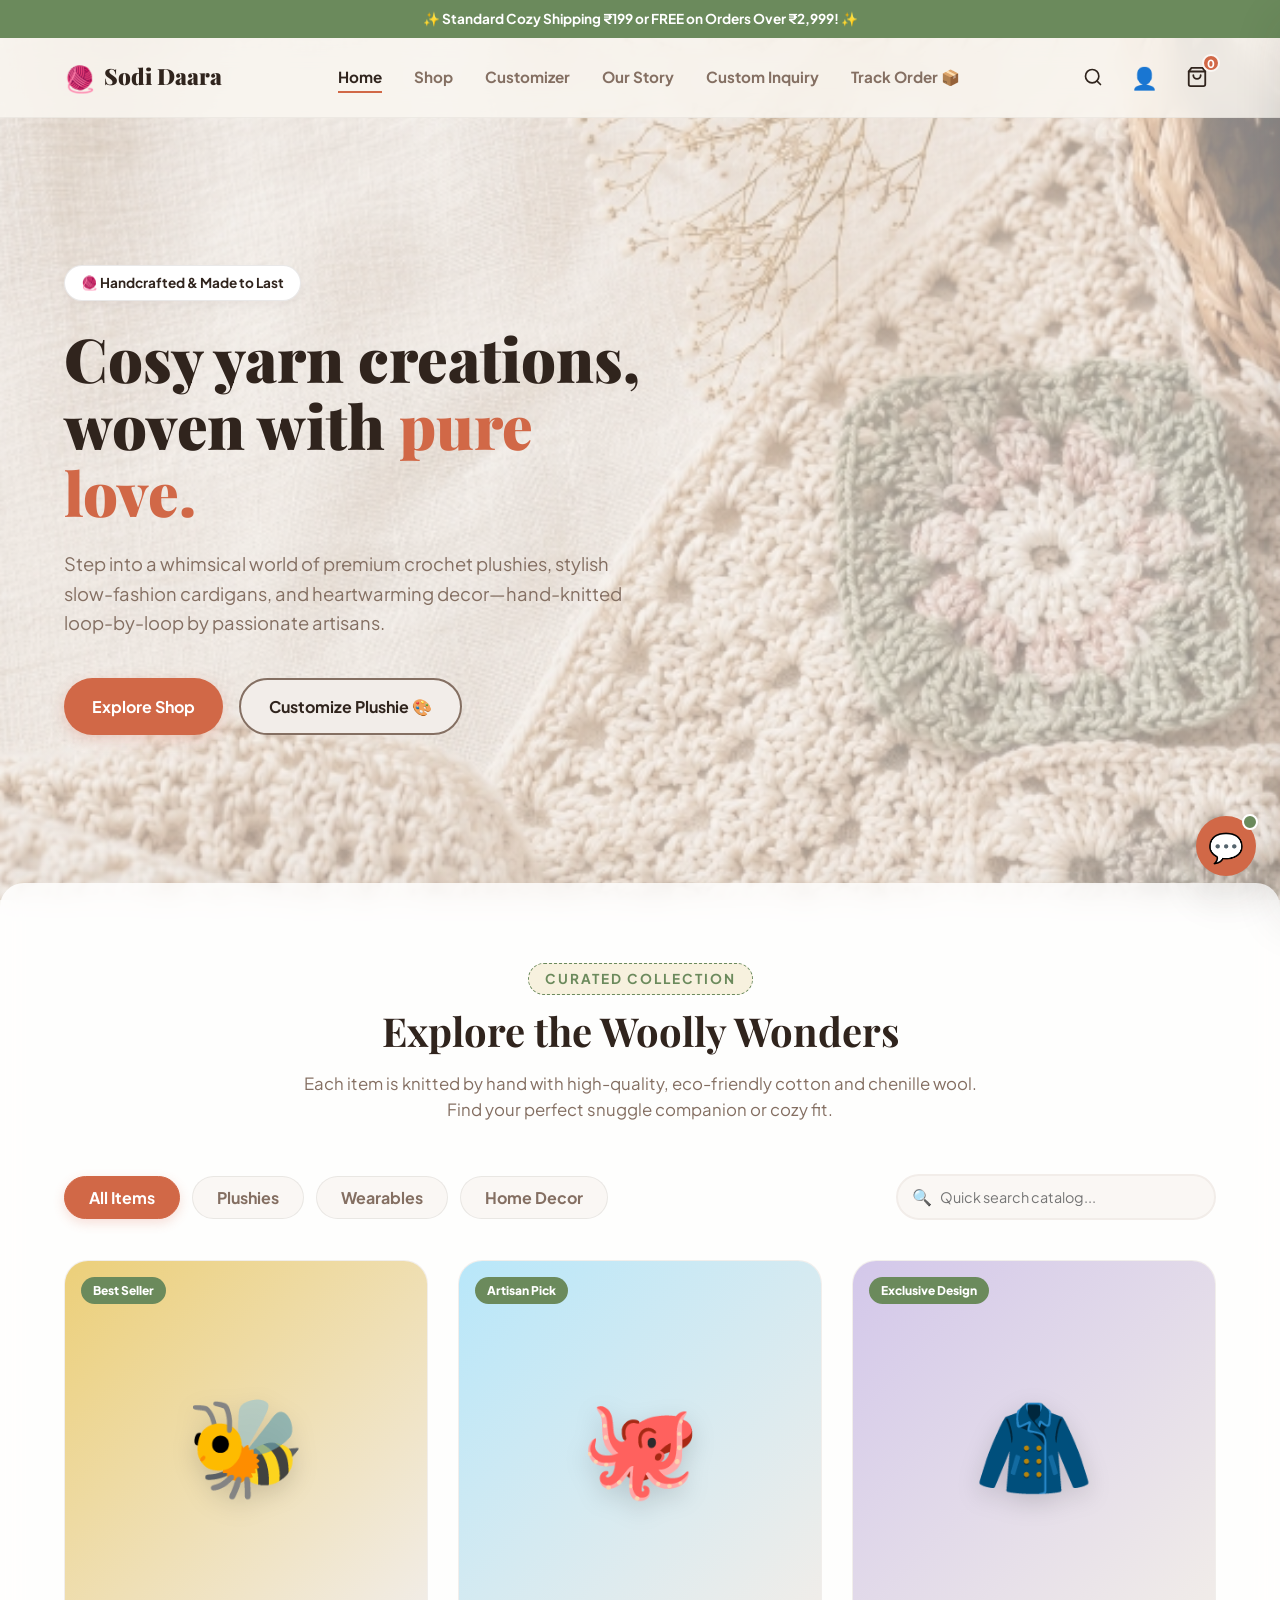
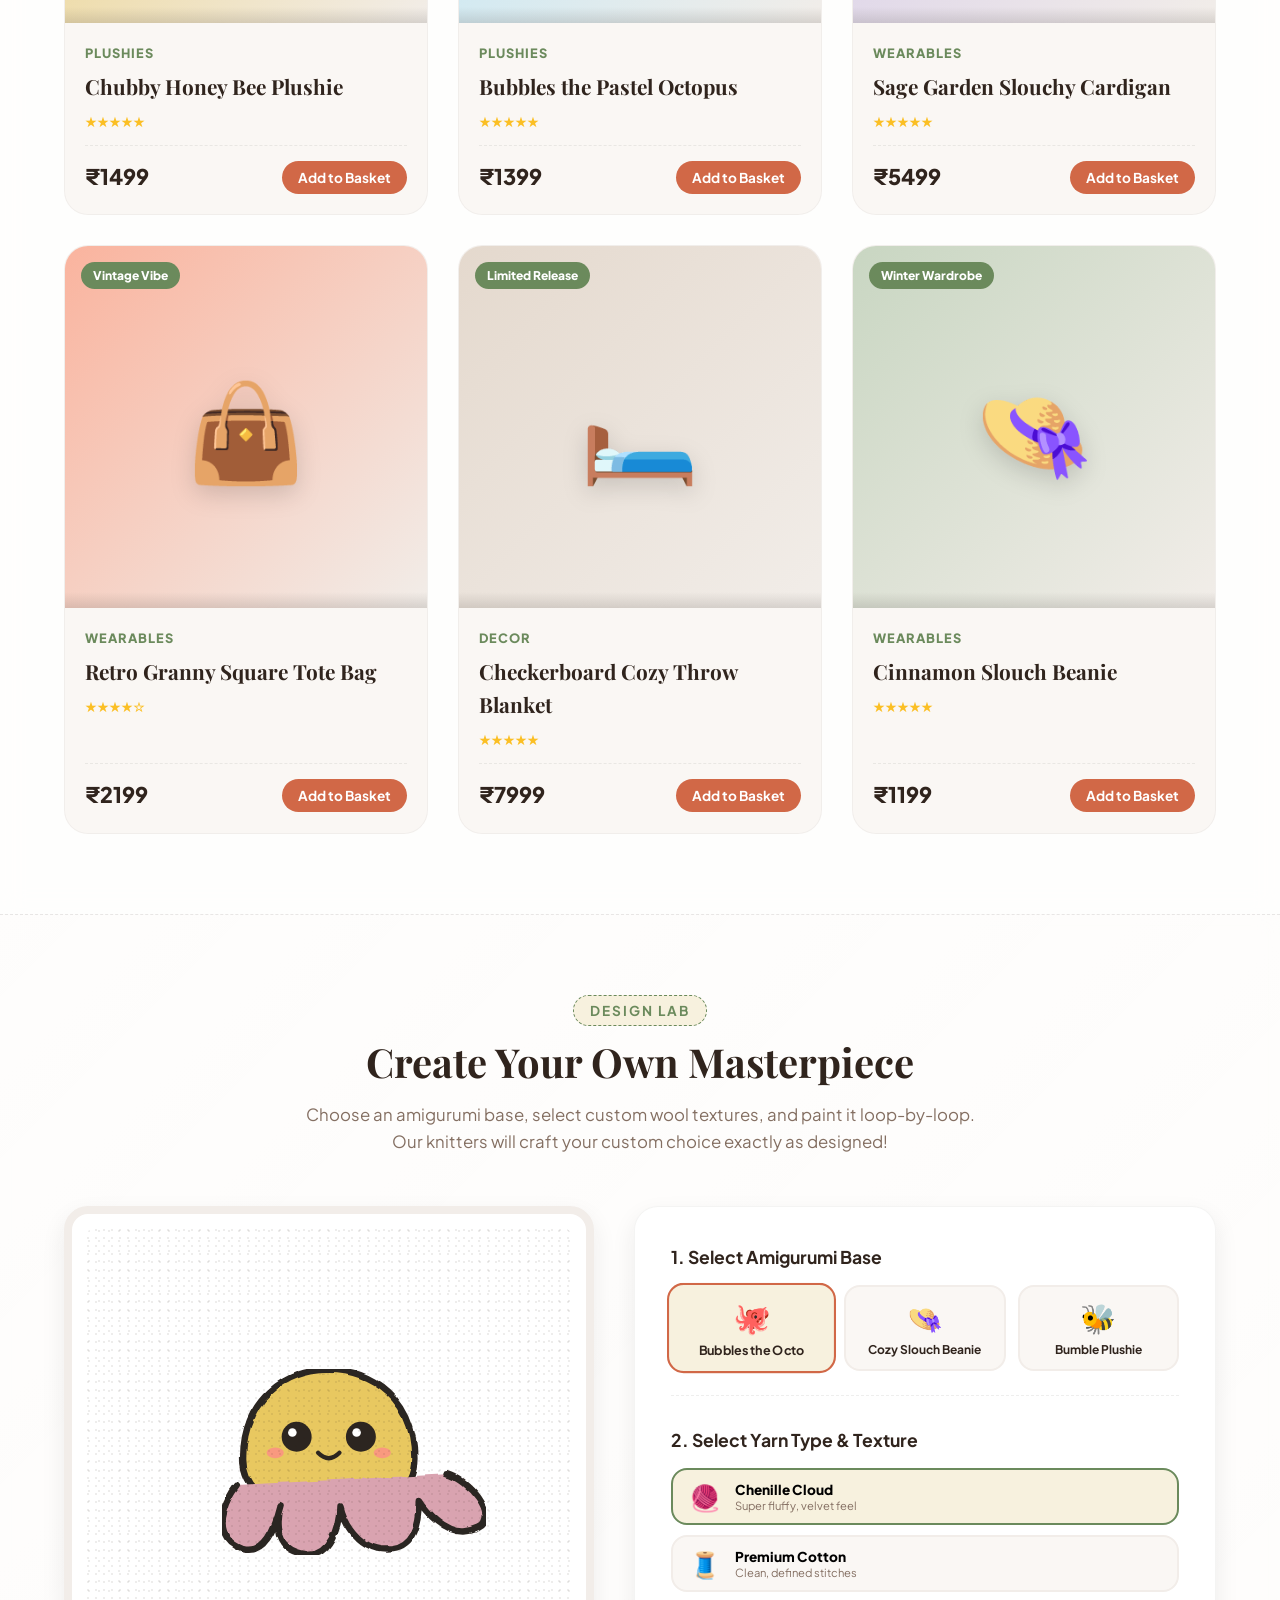
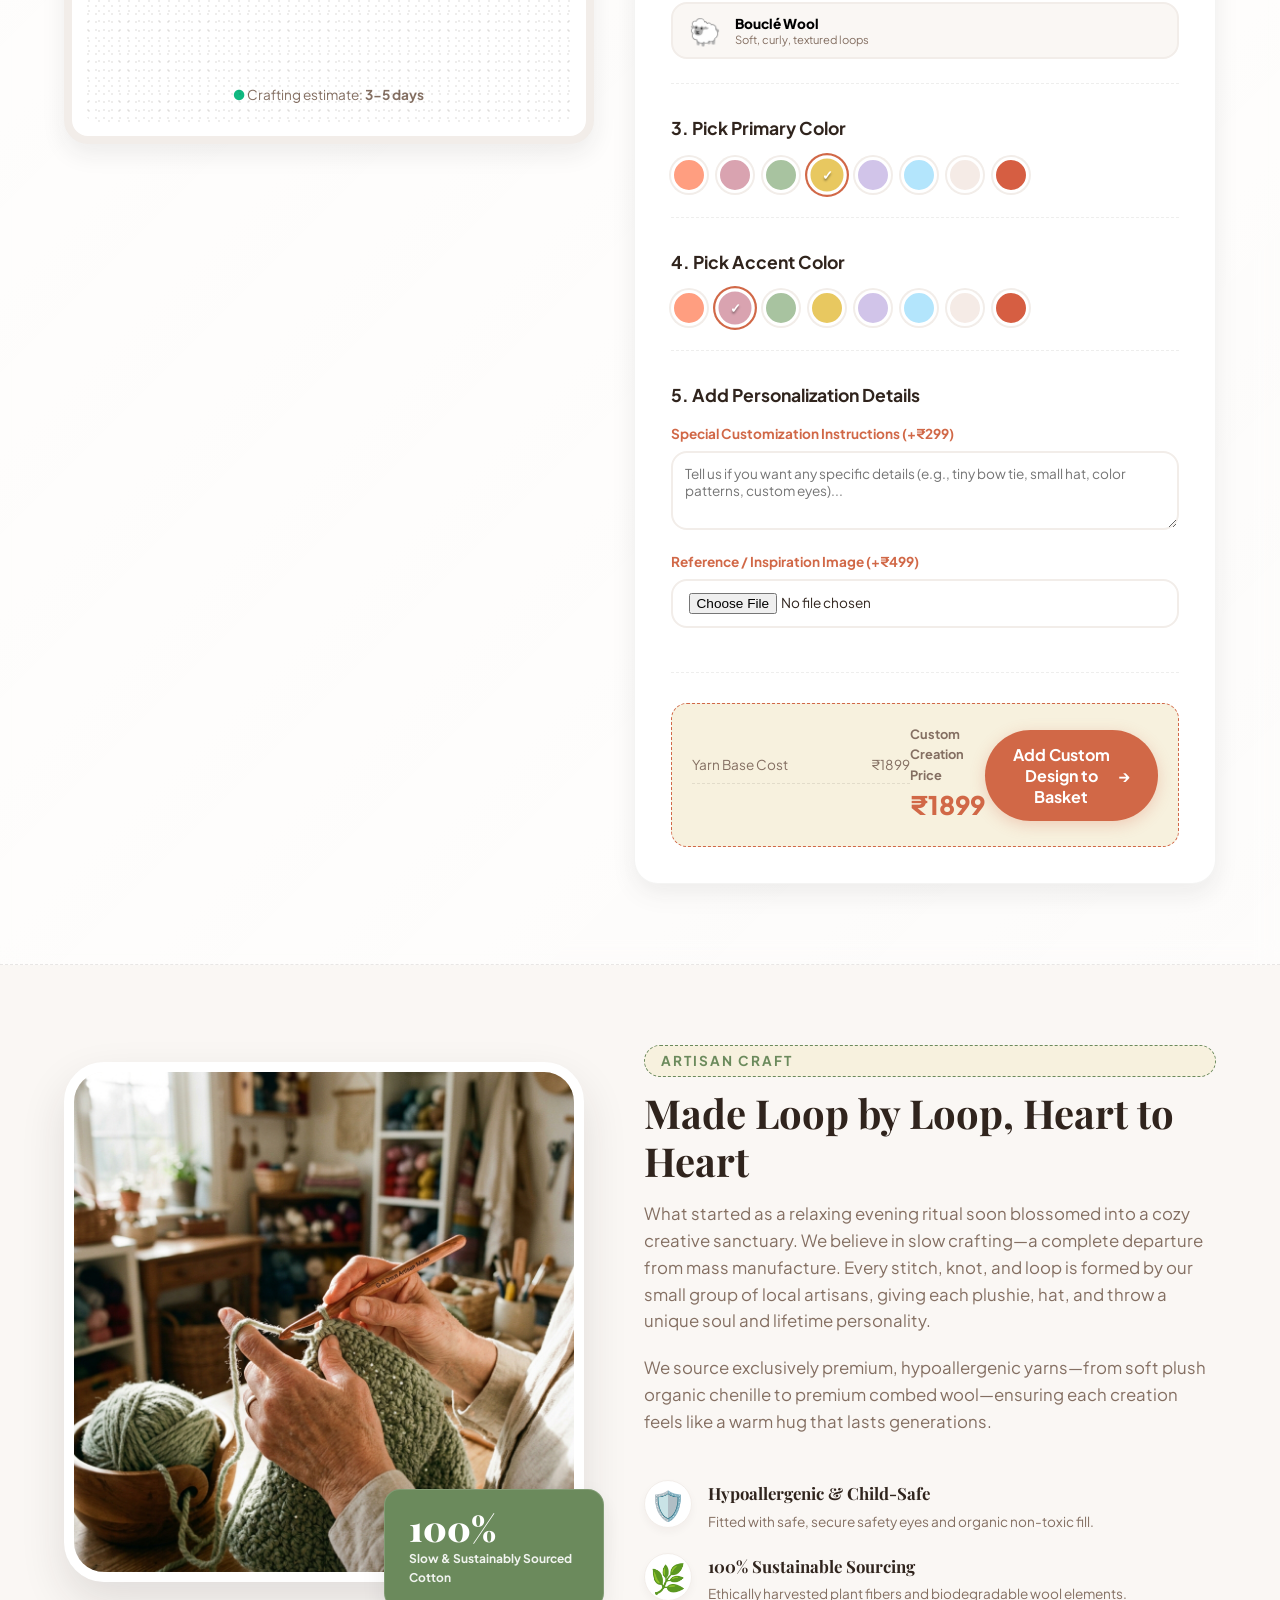
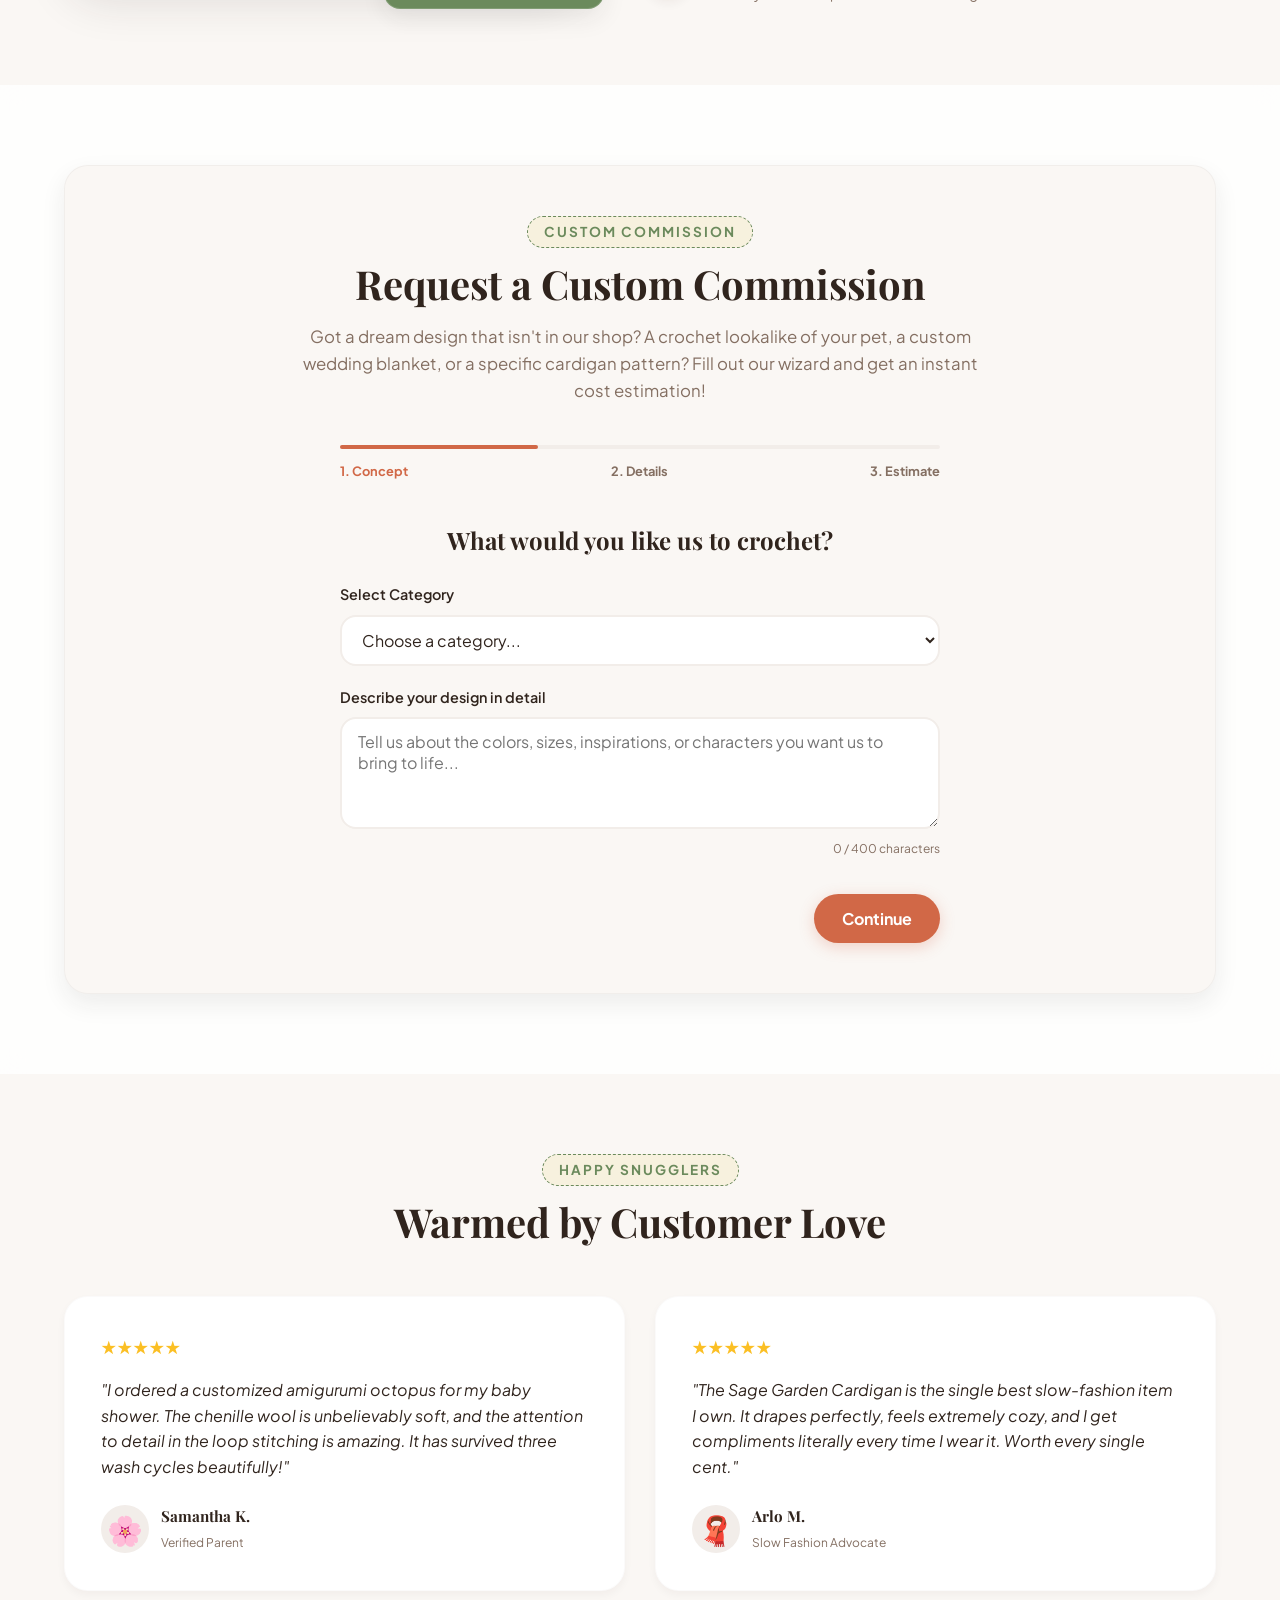
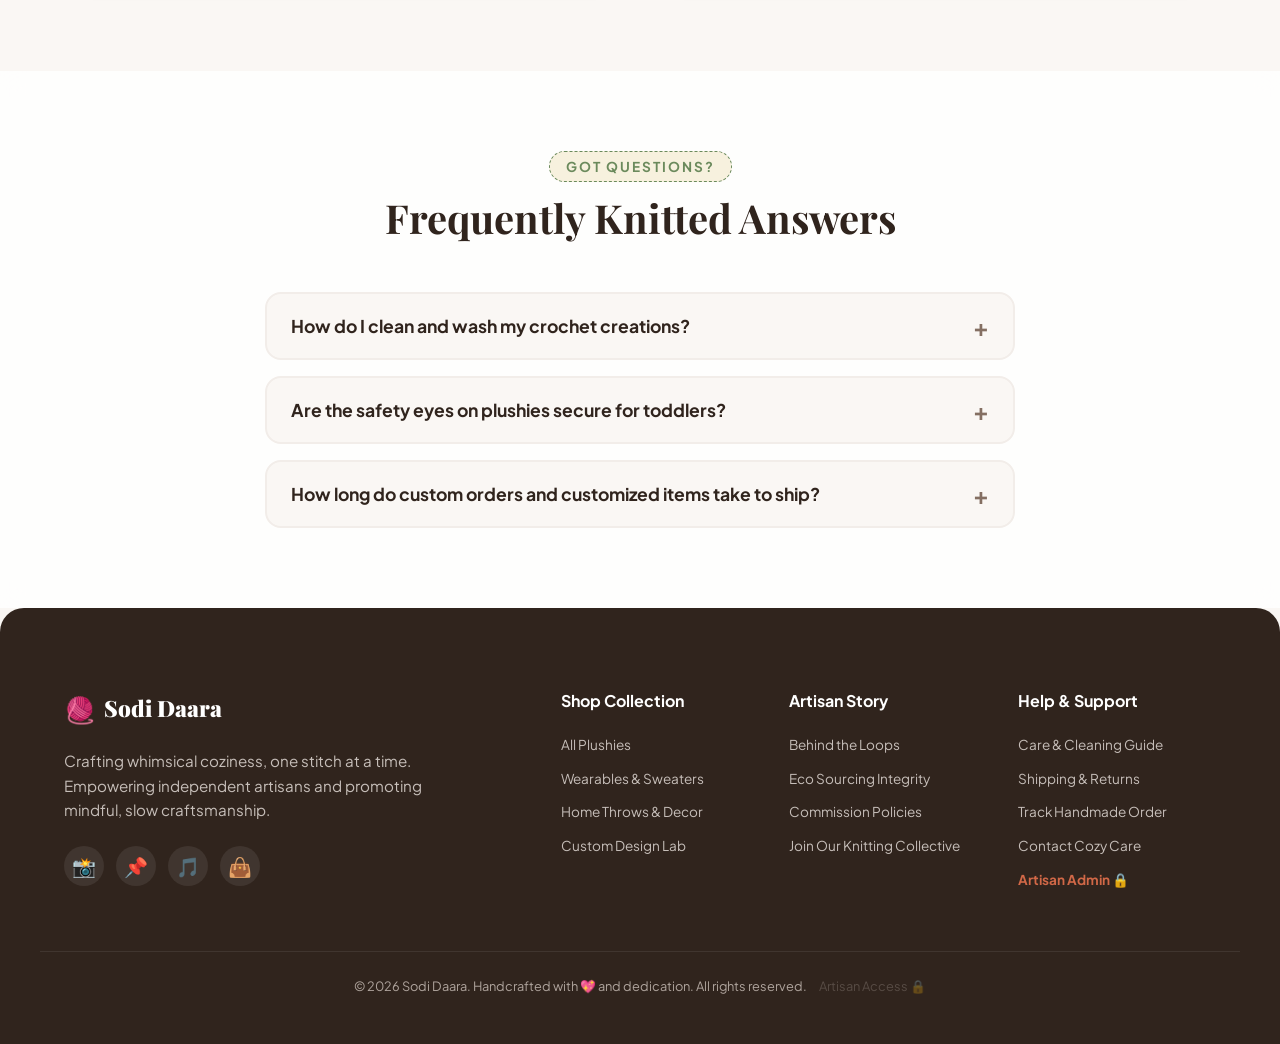
==== index.html @ b1d11d42 "Add files via upload" ====
<!DOCTYPE html>
<html lang="en">
<head>
    <meta charset="UTF-8">
    <meta name="viewport" content="width=device-width, initial-scale=1.0">
    <title>Sodi Daara | Premium Handcrafted Crochet Creations</title>
    <meta name="description" content="Discover exquisite, hand-knitted and crocheted plushies, wearables, and home decor. Customize your own amigurumi plushies, beanies, and bags online.">
    <link rel="icon" type="image/svg+xml" href="assets/favicon.svg">
    <!-- Google Fonts -->
    <link rel="preconnect" href="https://fonts.googleapis.com">
    <link rel="preconnect" href="https://fonts.gstatic.com" crossorigin>
    <link href="https://fonts.googleapis.com/css2?family=Playfair+Display:ital,wght@0,400..900;1,400..900&family=Plus+Jakarta+Sans:ital,wght@0,200..800;1,200..800&display=swap" rel="stylesheet">
    <!-- Inline styles before full stylesheet load to prevent flash -->
    <link rel="stylesheet" href="style.css">
</head>
<body>
    <!-- Toast Notification Container -->
    <div class="cozy-toast-container" id="cozy-toast-container"></div>

    <!-- Top Alert Bar -->
    <div class="top-bar">
        <span class="top-bar-text">✨ Standard Cozy Shipping ₹199 or FREE on Orders Over ₹2,999! ✨</span>
    </div>

    <!-- Header Navigation -->
    <header class="main-header" id="main-header">
        <div class="header-container">
            <div class="logo">
                <span class="logo-icon">🧶</span>
                <span class="logo-text">Sodi Daara</span>
            </div>
            <nav class="nav-menu" id="nav-menu">
                <a href="#hero" class="nav-link active">Home</a>
                <a href="#shop" class="nav-link">Shop</a>
                <a href="#customizer" class="nav-link">Customizer</a>
                <a href="#story" class="nav-link">Our Story</a>
                <a href="#custom-order" class="nav-link">Custom Inquiry</a>
                <a href="#" id="header-track-order-link" class="nav-link">Track Order 📦</a>
            </nav>
            <div class="header-actions">
                <button class="icon-btn search-trigger" id="search-trigger" aria-label="Search items">
                    <svg width="20" height="20" viewBox="0 0 24 24" fill="none" stroke="currentColor" stroke-width="2" stroke-linecap="round" stroke-linejoin="round"><circle cx="11" cy="11" r="8"></circle><line x1="21" y1="21" x2="16.65" y2="16.65"></line></svg>
                </button>
                <button class="profile-trigger icon-btn" id="profile-trigger" aria-label="Customer Profile">👤</button>
                <button class="cart-trigger icon-btn" id="cart-trigger" aria-label="Shopping cart">
                    <svg width="22" height="22" viewBox="0 0 24 24" fill="none" stroke="currentColor" stroke-width="2" stroke-linecap="round" stroke-linejoin="round"><path d="M6 2L3 6v14a2 2 0 0 0 2 2h14a2 2 0 0 0 2-2V6l-3-4z"></path><line x1="3" y1="6" x2="21" y2="6"></line><path d="M16 10a4 4 0 0 1-8 0"></path></svg>
                    <span class="cart-badge" id="cart-badge">0</span>
                </button>
                <button class="menu-toggle icon-btn" id="menu-toggle" aria-label="Toggle menu">
                    <svg width="24" height="24" viewBox="0 0 24 24" fill="none" stroke="currentColor" stroke-width="2" stroke-linecap="round" stroke-linejoin="round"><line x1="3" y1="12" x2="21" y2="12"></line><line x1="3" y1="6" x2="21" y2="6"></line><line x1="3" y1="18" x2="21" y2="18"></line></svg>
                </button>
            </div>
        </div>
    </header>

    <!-- Search Overlay -->
    <div class="search-overlay" id="search-overlay">
        <div class="search-container">
            <input type="text" class="search-input" id="search-input" placeholder="Search for plushies, sweaters, patterns...">
            <button class="close-search-btn" id="close-search">&times;</button>
        </div>
    </div>

    <!-- Sliding Sidebar Shopping Cart -->
    <div class="cart-overlay" id="cart-overlay"></div>
    <aside class="cart-sidebar" id="cart-sidebar" aria-modal="true" role="dialog">
        <div class="cart-header">
            <h3 class="cart-title">Your Basket</h3>
            <button class="close-cart-btn" id="close-cart" aria-label="Close cart">&times;</button>
        </div>
        <div class="cart-items-container" id="cart-items-container">
            <!-- Dynamic Items Here -->
            <div class="empty-cart-state" id="empty-cart-state">
                <div class="empty-cart-icon">🧶</div>
                <p class="empty-cart-message">Your basket is currently empty.</p>
                <a href="#shop" class="btn primary-btn fill-btn close-cart-link">Browse Shop</a>
            </div>
        </div>
        <div class="cart-footer" id="cart-footer" style="display: none;">
            <div class="cart-total-row">
                <span>Subtotal</span>
                <span class="cart-total-price" id="cart-subtotal">₹0</span>
            </div>
            <div class="cart-total-row shipping-row">
                <span>Shipping</span>
                <span class="cart-shipping-price" id="cart-shipping">Free</span>
            </div>
            <hr class="cart-divider">
            <div class="cart-total-row grand-total-row">
                <span>Total</span>
                <span class="cart-grand-total" id="cart-total">₹0</span>
            </div>
            <button class="btn primary-btn checkout-btn" id="checkout-btn">Proceed to Checkout</button>
        </div>
    </aside>

    <!-- Simulated Checkout Modal -->
    <div class="modal-overlay" id="checkout-modal-overlay">
        <div class="checkout-modal" id="checkout-modal">
            <button class="close-modal-btn" id="close-checkout-modal">&times;</button>
            <div class="checkout-wizard" id="checkout-wizard">
                <!-- Step 1: Info -->
                <div class="wizard-step active" id="wizard-step-1">
                    <h3 class="modal-title">Shipping Information</h3>
                    <form class="checkout-form" id="shipping-form" onsubmit="event.preventDefault();">
                        <div class="form-row two-cols">
                            <div class="form-group">
                                <label for="checkout-first-name">First Name</label>
                                <input type="text" id="checkout-first-name" required placeholder="Jane">
                            </div>
                            <div class="form-group">
                                <label for="checkout-last-name">Last Name</label>
                                <input type="text" id="checkout-last-name" required placeholder="Doe">
                            </div>
                        </div>
                        <div class="form-group">
                            <label for="checkout-email">Email Address</label>
                            <input type="email" id="checkout-email" required placeholder="jane.doe@example.com">
                        </div>
                        <div class="form-group">
                            <label for="checkout-phone">Phone Number (10-Digit Mobile)</label>
                            <input type="tel" id="checkout-phone" required placeholder="9876543210" pattern="[6-9][0-9]{9}">
                        </div>
                        <div class="form-group">
                            <label for="checkout-address">Delivery Address</label>
                            <input type="text" id="checkout-address" required placeholder="123 Yarn Street">
                        </div>
                        <div class="form-row two-cols">
                            <div class="form-group">
                                <label for="checkout-city">City</label>
                                <input type="text" id="checkout-city" required placeholder="Crochet City">
                            </div>
                            <div class="form-group">
                                <label for="checkout-zip">Zip Code</label>
                                <input type="text" id="checkout-zip" required placeholder="12345">
                            </div>
                        </div>
                        <div class="wizard-actions">
                            <button type="submit" class="btn primary-btn wizard-next-btn" id="to-payment-btn">Next: Payment Details</button>
                        </div>
                    </form>
                </div>
                <!-- Step 2: Payment -->
                <div class="wizard-step" id="wizard-step-2">
                    <h3 class="modal-title">Secure Payment</h3>
                    <form class="checkout-form" id="payment-form" onsubmit="event.preventDefault();">
                        <div class="form-group">
                            <label for="card-name">Name on Card</label>
                            <input type="text" id="card-name" required placeholder="Jane Doe">
                        </div>
                        <div class="form-group">
                            <label for="card-number">Card Number</label>
                            <input type="text" id="card-number" required placeholder="4111 2222 3333 4444" maxlength="19">
                        </div>
                        <div class="form-row two-cols">
                            <div class="form-group">
                                <label for="card-expiry">Expiry Date</label>
                                <input type="text" id="card-expiry" required placeholder="MM/YY" maxlength="5">
                            </div>
                            <div class="form-group">
                                <label for="card-cvc">CVC Code</label>
                                <input type="text" id="card-cvc" required placeholder="123" maxlength="4">
                            </div>
                        </div>
                        <div class="wizard-actions">
                            <button type="button" class="btn secondary-btn wizard-prev-btn" id="back-to-shipping-btn">Back</button>
                            <button type="submit" class="btn primary-btn" id="place-order-btn">Place Order (₹<span id="final-checkout-amount">0</span>)</button>
                        </div>
                    </form>
                </div>
                <!-- Step 3: Success -->
                <div class="wizard-step success-step" id="wizard-step-3">
                    <div class="success-animation-container">
                        <div class="success-yarn-ball">🧸🧶</div>
                    </div>
                    <h3 class="modal-title success-title">Order Confirmed!</h3>
                    <p class="success-message">Thank you for supporting our slow craft shop! Your beautiful handmade treasures are being prepped with love. We've sent a detailed receipt to <strong id="success-email-display">jane.doe@example.com</strong>.</p>
                    
                    <!-- Simulated HTML Email Receipt Slider -->
                    <div class="email-slider-container" id="email-receipt-slider">
                        <div class="email-slider-header">
                            <span>📧</span>
                            <strong>Sodi Daara Store &lt;hello@sodidaara.com&gt;</strong>
                        </div>
                        <div class="email-slider-body">
                            <div style="text-align: center; margin-bottom: 12px;">
                                <span style="font-size: 1.8rem;">💌</span>
                                <h4 style="margin: 4px 0 0 0; font-family: var(--font-heading); color: var(--color-primary);">Your Crochet Journey Begins!</h4>
                            </div>
                            <p>Hi <strong id="email-recipient-name">Jane</strong>,</p>
                            <p>We are absolutely thrilled to begin knitting your handmade order! Here is a copy of your artisan receipt:</p>
                            <table class="email-invoice-table">
                                <thead>
                                    <tr>
                                        <th>Item</th>
                                        <th style="text-align: right;">Cost</th>
                                    </tr>
                                </thead>
                                <tbody id="email-invoice-items">
                                    <!-- Dynamic items -->
                                </tbody>
                            </table>
                            <div style="text-align: right; font-weight: 700; margin-top: 10px; color: var(--color-primary);">
                                Grand Total Paid: <span id="email-total-amount">₹0</span>
                            </div>
                            <hr style="border: none; border-top: 1px dashed var(--color-bg-alt); margin: 15px 0;">
                            <p style="font-size: 0.75rem; color: var(--color-text-light); text-align: center; line-height: 1.4;">
                                You can track the real-time crochet timeline using your tracking ID in our Loop Assistant chatbot or tracking portal!
                            </p>
                        </div>
                    </div>

                    <div style="background: rgba(44, 37, 32, 0.05); padding: 16px; border-radius: var(--radius-md); margin: 20px 0; border: 1px dashed var(--color-primary); display: flex; flex-direction: column; align-items: center; gap: 4px;">
                        <span style="font-size: 0.8rem; color: var(--color-text-light); text-transform: uppercase; font-weight: 700; letter-spacing: 0.5px;">Your Order Tracking ID</span>
                        <h4 style="font-family: monospace; font-size: 1.6rem; color: var(--color-primary); margin: 4px 0;" id="success-order-id">#LL-0000</h4>
                        <button class="btn secondary-btn" id="success-track-btn" style="padding: 8px 16px; font-size: 0.85rem; margin-top: 6px; border-width: 1.5px;">Track Status Live 🔍</button>
                    </div>
                    
                    <button class="btn primary-btn close-success-modal-btn" id="finish-checkout-btn">Continue Shopping</button>
                </div>
            </div>
        </div>
    </div>

    <!-- Order Tracking Modal Overlay -->
    <div class="modal-overlay" id="order-tracking-modal-overlay">
        <div class="checkout-modal" style="max-width: 500px; max-height: 90vh; overflow-y: auto;">
            <button class="close-modal-btn" id="close-tracking-modal-btn">&times;</button>
            <h3 class="modal-title" style="margin-bottom: 8px;">Track Handmade Order</h3>
            <p style="color: var(--color-text-light); font-size: 0.9rem; text-align: center; margin-bottom: 24px;">Enter your Order ID to check the real-time crafting and shipping progress of your slow-craft treasure.</p>
            
            <div class="form-group" style="display: flex; gap: 10px; margin-bottom: 20px;">
                <input type="text" id="tracking-search-input" placeholder="e.g. LL-4829" style="flex-grow: 1; text-transform: uppercase; padding: 12px 16px; border-radius: var(--radius-md); border: 2px solid var(--color-bg-alt);">
                <button class="btn primary-btn" id="tracking-search-btn" style="padding: 12px 20px; border-radius: var(--radius-md);">Search</button>
            </div>
            
            <!-- Recent Orders List (Dynamic) -->
            <div id="tracking-recent-orders-section" style="margin-bottom: 24px; display: none;">
                <h4 style="font-family: var(--font-body); font-size: 0.95rem; font-weight: 700; margin-bottom: 12px; color: var(--color-text); display: flex; align-items: center; gap: 6px;">📦 Your Recent Orders</h4>
                <div id="tracking-recent-orders-list" style="display: flex; flex-direction: column; gap: 10px; max-height: 180px; overflow-y: auto; padding-right: 4px;">
                    <!-- Dynamically populated order list items -->
                </div>
            </div>
            
            <!-- Dynamic Results Area -->
            <div id="tracking-results-area" style="display: none;">
                <!-- Status Timeline -->
                <div class="tracking-timeline" style="margin: 28px 0; position: relative; display: flex; justify-content: space-between; align-items: center;">
                    <div class="timeline-progress-line" style="position: absolute; top: 18px; left: 10px; right: 10px; height: 4px; background: var(--color-bg-alt); z-index: 1;">
                        <div id="tracking-progress-fill" style="width: 0%; height: 100%; background: var(--color-primary); transition: var(--transition-smooth);"></div>
                    </div>
                    
                    <div class="timeline-step" id="step-pending" style="z-index: 2; display: flex; flex-direction: column; align-items: center; gap: 6px;">
                        <div class="step-icon-dot" style="width: 40px; height: 40px; border-radius: 50%; background: var(--color-bg-alt); display: flex; align-items: center; justify-content: center; font-size: 1.1rem; border: 2px solid var(--color-white); box-shadow: var(--shadow-sm); transition: var(--transition-smooth);">📝</div>
                        <span style="font-size: 0.75rem; font-weight: 700; color: var(--color-text-light);">Pending</span>
                    </div>
                    <div class="timeline-step" id="step-processing" style="z-index: 2; display: flex; flex-direction: column; align-items: center; gap: 6px;">
                        <div class="step-icon-dot" style="width: 40px; height: 40px; border-radius: 50%; background: var(--color-bg-alt); display: flex; align-items: center; justify-content: center; font-size: 1.1rem; border: 2px solid var(--color-white); box-shadow: var(--shadow-sm); transition: var(--transition-smooth);">🧶</div>
                        <span style="font-size: 0.75rem; font-weight: 700; color: var(--color-text-light);">Knit/Craft</span>
                    </div>
                    <div class="timeline-step" id="step-shipped" style="z-index: 2; display: flex; flex-direction: column; align-items: center; gap: 6px;">
                        <div class="step-icon-dot" style="width: 40px; height: 40px; border-radius: 50%; background: var(--color-bg-alt); display: flex; align-items: center; justify-content: center; font-size: 1.1rem; border: 2px solid var(--color-white); box-shadow: var(--shadow-sm); transition: var(--transition-smooth);">📦</div>
                        <span style="font-size: 0.75rem; font-weight: 700; color: var(--color-text-light);">Shipped</span>
                    </div>
                    <div class="timeline-step" id="step-completed" style="z-index: 2; display: flex; flex-direction: column; align-items: center; gap: 6px;">
                        <div class="step-icon-dot" style="width: 40px; height: 40px; border-radius: 50%; background: var(--color-bg-alt); display: flex; align-items: center; justify-content: center; font-size: 1.1rem; border: 2px solid var(--color-white); box-shadow: var(--shadow-sm); transition: var(--transition-smooth);">💖</div>
                        <span style="font-size: 0.75rem; font-weight: 700; color: var(--color-text-light);">Arrived</span>
                    </div>
                </div>
                
                <div id="tracking-status-banner" style="background: var(--color-highlight); padding: 12px; border-radius: var(--radius-sm); text-align: center; font-weight: 700; color: var(--color-primary); border: 1px dashed var(--color-secondary); margin-bottom: 20px;">
                    Status: Pending
                </div>

                <div style="display: flex; gap: 10px; margin-bottom: 20px;">
                    <button class="btn secondary-btn print-invoice-btn" id="print-invoice-btn" style="flex: 1; padding: 10px; font-size: 0.85rem;">🖨️ Print Invoice</button>
                </div>
                
                <!-- Receipt Breakdown -->
                <div style="background: var(--color-white); border-radius: var(--radius-md); padding: 18px; border: 1px solid rgba(44, 37, 32, 0.04); box-shadow: var(--shadow-sm);">
                    <div style="display: flex; justify-content: space-between; border-bottom: 1px dashed rgba(44, 37, 32, 0.08); padding-bottom: 10px; margin-bottom: 12px; font-size: 0.9rem;">
                        <span style="color: var(--color-text-light);">Recipient Name:</span>
                        <strong id="tracking-customer-name">Jane Doe</strong>
                    </div>
                    <div id="tracking-items-list" style="max-height: 150px; overflow-y: auto; margin-bottom: 12px; padding-right: 5px;">
                        <!-- Dynamic items list -->
                    </div>
                    <div style="border-top: 1px solid var(--color-bg-alt); padding-top: 10px; font-size: 0.95rem; display: flex; justify-content: space-between;">
                        <span style="color: var(--color-text-light);">Grand Total:</span>
                        <strong id="tracking-total-amount" style="color: var(--color-primary); font-size: 1.1rem;">₹0</strong>
                    </div>
                </div>

                <!-- Chronological Audit Trail -->
                <div id="tracking-history-trail" class="audit-log-section">
                    <h4 class="audit-log-title">⏱️ Crafting & Shipping Timeline</h4>
                    <div class="audit-timeline" id="tracking-audit-timeline">
                        <!-- Dynamic chronological entries will be rendered here -->
                    </div>
                </div>

                <!-- Hidden Printable Invoice Sheet -->
                <div id="printable-invoice-content" style="display: none; padding: 20px; font-family: var(--font-body); color: #000;">
                    <div style="text-align: center; margin-bottom: 20px;">
                        <h2 style="font-family: var(--font-heading); margin: 0; color: var(--color-primary);">Sodi Daara</h2>
                        <p style="font-size: 0.85rem; margin: 4px 0;">Premium Handcrafted Crochet Storefront</p>
                        <p style="font-size: 0.75rem; margin: 2px 0;">123 Yarn Street, Cozy City</p>
                    </div>
                    <hr style="border: none; border-top: 1px dashed #000; margin: 15px 0;">
                    <h3 style="margin-top: 0;">INVOICE / RECEIPT</h3>
                    <p><strong>Order ID:</strong> <span id="print-order-id">#LL-0000</span></p>
                    <p><strong>Date:</strong> <span id="print-order-date">2026-05-20</span></p>
                    <p><strong>Customer:</strong> <span id="print-customer-name">Jane Doe</span> (<span id="print-customer-email">jane@example.com</span>)</p>
                    <p><strong>Delivery Address:</strong> <span id="print-customer-address">123 Yarn Street, Crochet City, 12345</span></p>
                    <table style="width: 100%; border-collapse: collapse; margin: 20px 0; font-size: 0.9rem;">
                        <thead>
                            <tr style="border-bottom: 1px solid #000;">
                                <th style="text-align: left; padding: 8px 0;">Item Description</th>
                                <th style="text-align: right; padding: 8px 0;">Price</th>
                            </tr>
                        </thead>
                        <tbody id="print-invoice-items">
                            <!-- Dynamic items injected here -->
                        </tbody>
                    </table>
                    <div style="text-align: right; font-size: 1.1rem; font-weight: 700; margin-top: 15px;">
                        Total Paid: <span id="print-total-amount">₹0</span>
                    </div>
                    <hr style="border: none; border-top: 1px dashed #000; margin: 20px 0;">
                    <div style="text-align: center; font-size: 0.8rem; font-style: italic;">
                        Thank you for supporting slow craftsmanship! 💖
                    </div>
                </div>
            </div>
            
            <div id="tracking-error-msg" style="display: none; text-align: center; color: var(--color-primary); font-weight: 700; margin: 24px 0; background: rgba(214, 94, 66, 0.08); padding: 12px; border-radius: var(--radius-sm); border: 1px solid rgba(214, 94, 66, 0.2);">
                ⚠️ We couldn't find an order with that tracking ID. Please check the spelling and try again!
            </div>
        </div>
    </div>

    <!-- Main Container -->
    <main>
        <!-- Hero Section -->
        <section class="hero-section" id="hero">
            <div class="hero-bg-shapes">
                <div class="shape shape-1"></div>
                <div class="shape shape-2"></div>
                <div class="shape shape-3"></div>
            </div>
            <div class="hero-container">
                <div class="hero-content">
                    <div class="hero-badge">🧶 Handcrafted & Made to Last</div>
                    <h1 class="hero-title">Cosy yarn creations,<br>woven with <span class="accent-text">pure love.</span></h1>
                    <p class="hero-subtitle">Step into a whimsical world of premium crochet plushies, stylish slow-fashion cardigans, and heartwarming decor—hand-knitted loop-by-loop by passionate artisans.</p>
                    <div class="hero-buttons">
                        <a href="#shop" class="btn primary-btn">Explore Shop</a>
                        <a href="#customizer" class="btn secondary-btn">Customize Plushie 🎨</a>
                    </div>
                </div>
                <div class="hero-visual">
                    <div class="hero-image-wrapper">
                        <!-- Floating crochet assets -->
                        <div class="floating-item float-item-1">🐝</div>
                        <div class="floating-item float-item-2">🐙</div>
                        <div class="floating-item float-item-3">🧶</div>
                        <img src="assets/hero_showcase.png" alt="Exquisite Sodi Daara Crochet Plushies" class="hero-showcase-img" id="hero-img">
                    </div>
                </div>
            </div>
        </section>

        <!-- Dynamic Product Catalog -->
        <section class="shop-section" id="shop">
            <div class="section-container">
                <div class="section-header">
                    <span class="sub-heading">Curated Collection</span>
                    <h2 class="section-title">Explore the Woolly Wonders</h2>
                    <p class="section-desc">Each item is knitted by hand with high-quality, eco-friendly cotton and chenille wool. Find your perfect snuggle companion or cozy fit.</p>
                </div>

                <!-- Filters & Search Bar -->
                <div class="filter-controls">
                    <div class="category-tabs" id="category-tabs">
                        <button class="tab-btn active" data-category="all">All Items</button>
                        <button class="tab-btn" data-category="plushies">Plushies</button>
                        <button class="tab-btn" data-category="wearables">Wearables</button>
                        <button class="tab-btn" data-category="decor">Home Decor</button>
                    </div>
                    <div class="catalog-search">
                        <input type="text" class="catalog-search-input" id="catalog-search" placeholder="Quick search catalog...">
                        <span class="search-icon">🔍</span>
                    </div>
                </div>

                <!-- Products Grid -->
                <div class="products-grid" id="products-grid">
                    <!-- Dynamic Products Generated by app.js -->
                </div>
            </div>
        </section>

        <!-- Interactive Crochet Customizer Section -->
        <section class="customizer-section" id="customizer">
            <div class="customizer-bg-texture"></div>
            <div class="section-container">
                <div class="section-header">
                    <span class="sub-heading">Design Lab</span>
                    <h2 class="section-title">Create Your Own Masterpiece</h2>
                    <p class="section-desc">Choose an amigurumi base, select custom wool textures, and paint it loop-by-loop. Our knitters will craft your custom choice exactly as designed!</p>
                </div>

                <div class="customizer-grid">
                    <!-- Interactive Visualizer -->
                    <div class="customizer-preview-container">
                        <div class="yarn-material-effect" id="yarn-material-effect"></div>
                        <div class="customizer-preview" id="customizer-preview">
                            <!-- Dynamic SVG items loaded here -->
                            <svg id="customizer-svg" viewBox="0 0 400 400" width="100%" height="100%">
                                <!-- Dynamic layers (Outline, primaryColor, secondaryColor, faceDetails) -->
                            </svg>
                        </div>
                        <div class="customizer-status">
                            <span class="status-indicator">●</span> Crafting estimate: <strong>3-5 days</strong>
                        </div>
                    </div>

                    <!-- Visualizer Controls -->
                    <div class="customizer-controls">
                        <div class="control-section">
                            <h4 class="control-section-title">1. Select Amigurumi Base</h4>
                            <div class="base-options-grid">
                                <button class="base-btn active" data-base="octopus">
                                    <span class="base-icon">🐙</span>
                                    <span class="base-label">Bubbles the Octo</span>
                                </button>
                                <button class="base-btn" data-base="beanie">
                                    <span class="base-icon">👒</span>
                                    <span class="base-label">Cozy Slouch Beanie</span>
                                </button>
                                <button class="base-btn" data-base="bee">
                                    <span class="base-icon">🐝</span>
                                    <span class="base-label">Bumble Plushie</span>
                                </button>
                            </div>
                        </div>

                        <div class="control-section">
                            <h4 class="control-section-title">2. Select Yarn Type & Texture</h4>
                            <div class="yarn-type-grid">
                                <button class="yarn-btn active" data-yarn="chenille" data-price="1899">
                                    <span class="yarn-icon">🧶</span>
                                    <div class="yarn-info">
                                        <span class="yarn-name">Chenille Cloud</span>
                                        <span class="yarn-desc">Super fluffy, velvet feel</span>
                                    </div>
                                </button>
                                <button class="yarn-btn" data-yarn="cotton" data-price="1599">
                                    <span class="yarn-icon">🧵</span>
                                    <div class="yarn-info">
                                        <span class="yarn-name">Premium Cotton</span>
                                        <span class="yarn-desc">Clean, defined stitches</span>
                                    </div>
                                </button>
                                <button class="yarn-btn" data-yarn="boucle" data-price="2199">
                                    <span class="yarn-icon">🐑</span>
                                    <div class="yarn-info">
                                        <span class="yarn-name">Bouclé Wool</span>
                                        <span class="yarn-desc">Soft, curly, textured loops</span>
                                    </div>
                                </button>
                            </div>
                        </div>

                        <div class="control-section">
                            <h4 class="control-section-title">3. Pick Primary Color</h4>
                            <div class="color-picker-row" id="primary-colors">
                                <!-- Colors injected by JS -->
                            </div>
                        </div>

                        <div class="control-section" id="secondary-color-section">
                            <h4 class="control-section-title">4. Pick Accent Color</h4>
                            <div class="color-picker-row" id="secondary-colors">
                                <!-- Colors injected by JS -->
                            </div>
                        </div>

                        <!-- Design Lab Customizer Personalization Upcharges -->
                        <div class="control-section" id="customizer-personalization-section">
                            <h4 class="control-section-title">5. Add Personalization Details</h4>
                            <div class="form-group" style="margin-bottom: 15px;">
                                <label for="customizer-brief" style="display: block; font-size: 0.85rem; font-weight: 700; margin-bottom: 6px; color: var(--color-primary);">Special Customization Instructions (+₹299)</label>
                                <textarea id="customizer-brief" rows="3" placeholder="Tell us if you want any specific details (e.g., tiny bow tie, small hat, color patterns, custom eyes)..." style="width: 100%; padding: 12px; border-radius: var(--radius-md); border: 2px solid var(--color-bg-alt); font-size: 0.85rem; resize: vertical; font-family: var(--font-body);"></textarea>
                            </div>
                            <div class="form-group">
                                <label style="display: block; font-size: 0.85rem; font-weight: 700; margin-bottom: 6px; color: var(--color-primary);">Reference / Inspiration Image (+₹499)</label>
                                <div style="display: flex; flex-direction: column; gap: 8px;">
                                    <input type="file" id="customizer-image-file" accept="image/*" style="font-size: 0.85rem; font-family: var(--font-body);">
                                    <div id="customizer-image-preview-container" style="display: none; position: relative; border-radius: var(--radius-md); overflow: hidden; border: 1.5px dashed var(--color-primary); background: rgba(255, 255, 255, 0.4); backdrop-filter: blur(8px); padding: 8px; width: fit-content; max-width: 100%;">
                                        <img id="customizer-image-preview" src="" alt="Uploaded reference" style="max-width: 120px; max-height: 120px; border-radius: var(--radius-sm); object-fit: cover;">
                                        <button type="button" id="clear-customizer-image-btn" style="position: absolute; top: 4px; right: 4px; width: 22px; height: 22px; border-radius: 50%; background: var(--color-primary); color: var(--color-white); border: none; cursor: pointer; display: flex; align-items: center; justify-content: center; font-size: 0.75rem; font-weight: bold; line-height: 1;">&times;</button>
                                    </div>
                                </div>
                            </div>
                        </div>

                        <div class="customizer-pricing-card">
                            <div class="pricing-breakdown-details" style="width: 100%; display: flex; flex-direction: column; gap: 6px; margin-bottom: 12px; font-size: 0.85rem; border-bottom: 1px dashed rgba(44, 37, 32, 0.1); padding-bottom: 8px;">
                                <div style="display: flex; justify-content: space-between; color: var(--color-text-light);">
                                    <span>Yarn Base Cost</span>
                                    <span id="customizer-base-cost">₹1,899</span>
                                </div>
                                <div id="customizer-brief-row" style="display: none; justify-content: space-between; color: var(--color-primary);">
                                    <span>Personalization Surcharge</span>
                                    <span>+₹299</span>
                                </div>
                                <div id="customizer-photo-row" style="display: none; justify-content: space-between; color: var(--color-primary);">
                                    <span>Inspiration Surcharge</span>
                                    <span>+₹499</span>
                                </div>
                            </div>
                            <div class="pricing-details">
                                <span class="pricing-label">Custom Creation Price</span>
                                <span class="pricing-value" id="custom-price">₹1,899</span>
                            </div>
                            <button class="btn primary-btn add-custom-to-cart-btn" id="add-custom-to-cart-btn">
                                <span>Add Custom Design to Basket</span>
                                <span class="btn-arrow">→</span>
                            </button>
                        </div>
                    </div>
                </div>
            </div>
        </section>

        <!-- Our Story & Craftsmanship -->
        <section class="story-section" id="story">
            <div class="section-container">
                <div class="story-grid">
                    <div class="story-image-group">
                        <img src="assets/artisan_crafting.png" alt="Crochet Artisan Hand-weaving Yarn" class="story-img-main" id="story-img">
                        <div class="floating-craft-card">
                            <div class="craft-stat">100%</div>
                            <div class="craft-stat-label">Slow & Sustainably Sourced Cotton</div>
                        </div>
                    </div>
                    <div class="story-content">
                        <span class="sub-heading">Artisan Craft</span>
                        <h2 class="section-title">Made Loop by Loop, Heart to Heart</h2>
                        <p class="story-text">What started as a relaxing evening ritual soon blossomed into a cozy creative sanctuary. We believe in slow crafting—a complete departure from mass manufacture. Every stitch, knot, and loop is formed by our small group of local artisans, giving each plushie, hat, and throw a unique soul and lifetime personality.</p>
                        <p class="story-text">We source exclusively premium, hypoallergenic yarns—from soft plush organic chenille to premium combed wool—ensuring each creation feels like a warm hug that lasts generations.</p>
                        
                        <div class="features-list">
                            <div class="feature-item">
                                <div class="feature-icon">🛡️</div>
                                <div class="feature-details">
                                    <h4 class="feature-name">Hypoallergenic & Child-Safe</h4>
                                    <p class="feature-desc">Fitted with safe, secure safety eyes and organic non-toxic fill.</p>
                                </div>
                            </div>
                            <div class="feature-item">
                                <div class="feature-icon">🌿</div>
                                <div class="feature-details">
                                    <h4 class="feature-name">100% Sustainable Sourcing</h4>
                                    <p class="feature-desc">Ethically harvested plant fibers and biodegradable wool elements.</p>
                                </div>
                            </div>
                        </div>
                    </div>
                </div>
            </div>
        </section>

        <!-- Dynamic Custom Order Wizard / Form -->
        <section class="custom-order-section" id="custom-order">
            <div class="section-container">
                <div class="custom-order-card">
                    <div class="custom-order-header">
                        <span class="sub-heading">Custom Commission</span>
                        <h2 class="section-title">Request a Custom Commission</h2>
                        <p class="section-desc">Got a dream design that isn't in our shop? A crochet lookalike of your pet, a custom wedding blanket, or a specific cardigan pattern? Fill out our wizard and get an instant cost estimation!</p>
                    </div>

                    <form class="wizard-form" id="custom-commission-form" onsubmit="event.preventDefault();">
                        <div class="wizard-form-steps">
                            <!-- Progress Bar -->
                            <div class="progress-bar-container">
                                <div class="progress-bar-fill" id="commission-progress" style="width: 33%"></div>
                                <div class="progress-step-labels">
                                    <span class="step-label active">1. Concept</span>
                                    <span class="step-label">2. Details</span>
                                    <span class="step-label">3. Estimate</span>
                                </div>
                            </div>

                            <!-- Form Step 1: Concept -->
                            <div class="commission-step active" id="commission-step-1">
                                <h3 class="step-title">What would you like us to crochet?</h3>
                                <div class="form-group">
                                    <label for="commission-category">Select Category</label>
                                    <select id="commission-category" required>
                                        <option value="" disabled selected>Choose a category...</option>
                                        <option value="plushie">Custom Plushie / Amigurumi (₹2,499+)</option>
                                        <option value="apparel">Custom Apparel / Sweater / Cardigan (₹5,499+)</option>
                                        <option value="home">Home Decor / Special Blanket (₹6,499+)</option>
                                        <option value="other">Other Unique Handmade Idea (₹2,999+)</option>
                                    </select>
                                </div>
                                <div class="form-group">
                                    <label for="commission-desc">Describe your design in detail</label>
                                    <textarea id="commission-desc" rows="4" placeholder="Tell us about the colors, sizes, inspirations, or characters you want us to bring to life..." required></textarea>
                                    <div class="char-counter"><span id="char-count">0</span> / 400 characters</div>
                                </div>
                                <div class="wizard-nav-buttons">
                                    <span></span> <!-- Placeholder for layout alignment -->
                                    <button type="button" class="btn primary-btn wizard-next" id="comm-to-step-2">Continue</button>
                                </div>
                            </div>

                            <!-- Form Step 2: Specs -->
                            <div class="commission-step" id="commission-step-2">
                                <h3 class="step-title">Specify Colors & Details</h3>
                                <div class="form-group">
                                    <label for="commission-size">Approximate Target Size</label>
                                    <div class="radio-group-container">
                                        <label class="radio-label">
                                            <input type="radio" name="comm-size" value="small" checked>
                                            <div class="radio-custom-card">
                                                <span class="radio-icon">🧸</span>
                                                <span class="radio-title">Small (Pocket/Mini)</span>
                                                <span class="radio-sub">Under 6 inches</span>
                                            </div>
                                        </label>
                                        <label class="radio-label">
                                            <input type="radio" name="comm-size" value="medium">
                                            <div class="radio-custom-card">
                                                <span class="radio-icon">🦖</span>
                                                <span class="radio-title">Medium (Standard)</span>
                                                <span class="radio-sub">6 - 12 inches</span>
                                            </div>
                                        </label>
                                        <label class="radio-label">
                                            <input type="radio" name="comm-size" value="large">
                                            <div class="radio-custom-card">
                                                <span class="radio-icon">🦄</span>
                                                <span class="radio-title">Large (Giant/Jumbo)</span>
                                                <span class="radio-sub">Over 12 inches</span>
                                            </div>
                                        </label>
                                    </div>
                                </div>
                                <div class="form-group">
                                    <label for="commission-yarn">Preferred Material Texture</label>
                                    <select id="commission-yarn" required>
                                        <option value="standard">Standard Cozy Acrylic Blend</option>
                                        <option value="chenille">Fluffy Chenille (Velvet Plush)</option>
                                        <option value="organic">100% Eco Organic Cotton</option>
                                        <option value="merino">Ultra-Luxurious Merino Wool</option>
                                    </select>
                                </div>
                                <div class="wizard-nav-buttons">
                                    <button type="button" class="btn secondary-btn wizard-prev" id="comm-back-to-step-1">Back</button>
                                    <button type="button" class="btn primary-btn wizard-next" id="comm-to-step-3">Calculate Estimate</button>
                                </div>
                            </div>

                            <!-- Form Step 3: Cost Estimate & Submit -->
                            <div class="commission-step" id="commission-step-3">
                                <h3 class="step-title">Your Custom Craft Estimate</h3>
                                <div class="estimate-showcase">
                                    <div class="estimate-breakdown">
                                        <div class="breakdown-item">
                                            <span>Base Craft Type cost</span>
                                            <span id="est-base-cost">₹0</span>
                                        </div>
                                        <div class="breakdown-item">
                                            <span>Size adjustment multiplier</span>
                                            <span id="est-size-cost">₹0</span>
                                        </div>
                                        <div class="breakdown-item">
                                            <span>Premium Material surcharge</span>
                                            <span id="est-material-cost">₹0</span>
                                        </div>
                                        <hr class="estimate-divider">
                                        <div class="breakdown-item total-item">
                                            <span>Estimated Craft Price</span>
                                            <span class="estimate-total-val" id="est-total-cost">₹0</span>
                                        </div>
                                    </div>
                                    <p class="estimate-disclaimer">⚠️ Note: This is an automated estimation based on average yarn and labor time. Final costs will be finalized during our direct follow-up email.</p>
                                </div>

                                <div class="form-row two-cols">
                                    <div class="form-group">
                                        <label for="comm-name">Your Full Name</label>
                                        <input type="text" id="comm-name" placeholder="Alex Rivers" required>
                                    </div>
                                    <div class="form-group">
                                        <label for="comm-email">Your Email Address</label>
                                        <input type="email" id="comm-email" placeholder="alex@gmail.com" required>
                                    </div>
                                </div>

                                <div class="wizard-nav-buttons">
                                    <button type="button" class="btn secondary-btn wizard-prev" id="comm-back-to-step-2">Back</button>
                                    <button type="submit" class="btn primary-btn" id="comm-submit-btn">Send Inquiry</button>
                                </div>
                            </div>
                        </div>
                    </form>
                    <div class="inquiry-success-message" id="inquiry-success">
                        <div class="inquiry-success-icon">💌</div>
                        <h3>Inquiry Sent Successfully!</h3>
                        <p>We have captured your dream crochet concept. Our team will review our current queue, yarn inventory, and get back to you at <strong id="inquiry-email-display">alex@gmail.com</strong> within 24 hours with a finalized quote and timeline!</p>
                        <button class="btn primary-btn" id="restart-inquiry-btn">Start Another Request</button>
                    </div>
                </div>
            </div>
        </section>

        <!-- Testimonials -->
        <section class="testimonials-section">
            <div class="section-container">
                <div class="section-header">
                    <span class="sub-heading">Happy Snugglers</span>
                    <h2 class="section-title">Warmed by Customer Love</h2>
                </div>

                <div class="testimonials-grid">
                    <div class="testimonial-card">
                        <div class="stars">★★★★★</div>
                        <p class="testimonial-text">"I ordered a customized amigurumi octopus for my baby shower. The chenille wool is unbelievably soft, and the attention to detail in the loop stitching is amazing. It has survived three wash cycles beautifully!"</p>
                        <div class="customer-info">
                            <span class="customer-avatar">🌸</span>
                            <div>
                                <h4 class="customer-name">Samantha K.</h4>
                                <span class="customer-role">Verified Parent</span>
                            </div>
                        </div>
                    </div>
                    <div class="testimonial-card">
                        <div class="stars">★★★★★</div>
                        <p class="testimonial-text">"The Sage Garden Cardigan is the single best slow-fashion item I own. It drapes perfectly, feels extremely cozy, and I get compliments literally every time I wear it. Worth every single cent."</p>
                        <div class="customer-info">
                            <span class="customer-avatar">🧣</span>
                            <div>
                                <h4 class="customer-name">Arlo M.</h4>
                                <span class="customer-role">Slow Fashion Advocate</span>
                            </div>
                        </div>
                    </div>
                </div>
            </div>
        </section>

        <!-- Modern Accordion FAQs -->
        <section class="faqs-section">
            <div class="section-container">
                <div class="section-header">
                    <span class="sub-heading">Got Questions?</span>
                    <h2 class="section-title">Frequently Knitted Answers</h2>
                </div>
                <div class="faq-accordion-container">
                    <div class="faq-item">
                        <button class="faq-question">
                            <span>How do I clean and wash my crochet creations?</span>
                            <span class="faq-icon">+</span>
                        </button>
                        <div class="faq-answer">
                            <p>We recommend hand-washing all crochet items with a gentle baby soap in cold water, then laying them flat on a towel to air dry. Do not tumble dry, twist, or hang as this can stretch out the delicate stitch fibers.</p>
                        </div>
                    </div>
                    <div class="faq-item">
                        <button class="faq-question">
                            <span>Are the safety eyes on plushies secure for toddlers?</span>
                            <span class="faq-icon">+</span>
                        </button>
                        <div class="faq-answer">
                            <p>Yes! We use industrial washer-backed plastic safety eyes which are tightly locked inside the plushie. However, for babies under 3 years old, we highly recommend custom embroidered yarn eyes instead. You can request this in our Custom Inquiry form at no extra cost!</p>
                        </div>
                    </div>
                    <div class="faq-item">
                        <button class="faq-question">
                            <span>How long do custom orders and customized items take to ship?</span>
                            <span class="faq-icon">+</span>
                        </button>
                        <div class="faq-answer">
                            <p>Customizer creations typically take 3-5 business days to craft, while larger bespoke custom commissions (like blankets or sweaters) take 2-3 weeks depending on yarn complexity and our current queue. Shipping times depend on your region and are added on top of craft times.</p>
                        </div>
                    </div>
                </div>
            </div>
        </section>
    </main>

    <!-- Footer -->
    <footer class="main-footer">
        <div class="footer-container">
            <div class="footer-brand">
                <div class="logo">
                    <span class="logo-icon">🧶</span>
                    <span class="logo-text">Sodi Daara</span>
                </div>
                <p class="footer-tagline">Crafting whimsical coziness, one stitch at a time. Empowering independent artisans and promoting mindful, slow craftsmanship.</p>
                <div class="social-links">
                    <a href="#" class="social-icon" aria-label="Instagram">📸</a>
                    <a href="#" class="social-icon" aria-label="Pinterest">📌</a>
                    <a href="#" class="social-icon" aria-label="TikTok">🎵</a>
                    <a href="#" class="social-icon" aria-label="Etsy">👜</a>
                </div>
            </div>
            <div class="footer-links-grid">
                <div class="footer-links-col">
                    <h4 class="footer-col-title">Shop Collection</h4>
                    <a href="#shop">All Plushies</a>
                    <a href="#shop">Wearables & Sweaters</a>
                    <a href="#shop">Home Throws & Decor</a>
                    <a href="#customizer">Custom Design Lab</a>
                </div>
                <div class="footer-links-col">
                    <h4 class="footer-col-title">Artisan Story</h4>
                    <a href="#story">Behind the Loops</a>
                    <a href="#story">Eco Sourcing Integrity</a>
                    <a href="#custom-order">Commission Policies</a>
                    <a href="#">Join Our Knitting Collective</a>
                </div>
                <div class="footer-links-col">
                    <h4 class="footer-col-title">Help & Support</h4>
                    <a href="#faqs">Care & Cleaning Guide</a>
                    <a href="#faqs">Shipping & Returns</a>
                    <a href="#" id="track-order-link">Track Handmade Order</a>
                    <a href="#custom-order">Contact Cozy Care</a>
                    <a href="admin.html" style="font-weight: 700; color: var(--color-primary);">Artisan Admin 🔒</a>
                </div>
            </div>
        </div>
        <div class="footer-bottom">
            <p>&copy; 2026 Sodi Daara. Handcrafted with 💖 and dedication. All rights reserved. <a href="admin.html" style="opacity: 0.3; text-decoration: none; color: inherit; margin-left: 10px;">Artisan Access 🔒</a></p>
        </div>
    </footer>

    <!-- Customer Portal Modal Overlay -->
    <div class="modal-overlay" id="customer-portal-modal-overlay">
        <div class="checkout-modal" style="max-width: 440px; max-height: 90vh; overflow-y: auto;">
            <button class="close-modal-btn" id="close-portal-modal-btn">&times;</button>
            
            <!-- Auth View (Unauthenticated) -->
            <div id="portal-auth-view" class="customer-portal-wrapper">
                <h3 class="customer-portal-title">Customer Portal</h3>
                <div class="portal-tabs">
                    <button class="portal-tab-btn active" id="tab-login-btn">Sign In</button>
                    <button class="portal-tab-btn" id="tab-register-btn">Create Account</button>
                </div>
                
                <!-- Login Form -->
                <form id="portal-login-form" class="auth-form-container" onsubmit="event.preventDefault();">
                    <div class="auth-input-group">
                        <label for="login-email">Email Address</label>
                        <input type="email" id="login-email" required placeholder="jane.doe@example.com">
                    </div>
                    <div class="auth-input-group">
                        <label for="login-password">Password</label>
                        <input type="password" id="login-password" required placeholder="••••••••">
                    </div>
                    <button type="submit" class="btn primary-btn" style="margin-top: 12px;">Sign In</button>
                </form>
                
                <!-- Register Form -->
                <form id="portal-register-form" class="auth-form-container" style="display: none;" onsubmit="event.preventDefault();">
                    <div class="auth-input-group">
                        <label for="register-name">Full Name</label>
                        <input type="text" id="register-name" required placeholder="Jane Doe">
                    </div>
                    <div class="auth-input-group">
                        <label for="register-email">Email Address</label>
                        <input type="email" id="register-email" required placeholder="jane.doe@example.com">
                    </div>
                    <div class="auth-input-group">
                        <label for="register-phone">Phone Number (10-Digit Mobile)</label>
                        <input type="tel" id="register-phone" required placeholder="9876543210" pattern="[6-9][0-9]{9}">
                    </div>
                    <div class="auth-input-group">
                        <label for="register-address">Delivery Address</label>
                        <input type="text" id="register-address" required placeholder="123 Yarn Street">
                    </div>
                    <div class="auth-input-group">
                        <label for="register-city">City</label>
                        <input type="text" id="register-city" required placeholder="Crochet City">
                    </div>
                    <div class="auth-input-group">
                        <label for="register-zip">Zip Code</label>
                        <input type="text" id="register-zip" required placeholder="12345">
                    </div>
                    <div class="auth-input-group">
                        <label for="register-password">Password</label>
                        <input type="password" id="register-password" required placeholder="••••••••">
                    </div>
                    <button type="submit" class="btn primary-btn" style="margin-top: 12px;">Create Account</button>
                </form>
            </div>
            
            <!-- Profile View (Authenticated) -->
            <div id="portal-profile-view" class="customer-portal-wrapper" style="display: none;">
                <h3 class="customer-portal-title">Welcome Back</h3>
                <div class="customer-profile-card">
                    <div class="customer-profile-avatar" id="profile-avatar-char">👤</div>
                    <div class="customer-profile-details">
                        <span class="customer-profile-name" id="profile-display-name">Jane Doe</span>
                        <span class="customer-profile-email" id="profile-display-email">jane.doe@example.com</span>
                    </div>
                </div>
                
                <!-- Order History -->
                <div style="text-align: left; margin-top: 10px;">
                    <h4 style="font-family: var(--font-body); font-size: 0.95rem; font-weight: 700; margin-bottom: 12px; color: var(--color-text); display: flex; align-items: center; gap: 6px;">📦 Your Crochet Orders</h4>
                    <div id="portal-orders-list" style="display: flex; flex-direction: column; gap: 10px; max-height: 200px; overflow-y: auto; padding-right: 4px;">
                        <!-- Populate recent orders dynamically with track buttons -->
                    </div>
                </div>
                
                <button id="portal-logout-btn" class="btn secondary-btn" style="margin-top: 12px; border-color: #d65e42; color: #d65e42;">Log Out</button>
            </div>
        </div>
    </div>

    <!-- Loop Chat Assistant Chatbot Widget -->
    <div class="loop-assistant-container" id="loop-assistant-container">
        <!-- Floating Bouncing Bubble -->
        <div class="loop-assistant-bubble" id="loop-assistant-bubble" aria-label="Open support chat">
            💬
            <div class="bubble-notif" id="loop-assistant-notif"></div>
        </div>
        
        <!-- Chat Window -->
        <div class="loop-assistant-window" id="loop-assistant-window">
            <div class="loop-assistant-header">
                <div class="loop-assistant-title">
                    <span>🧶</span> Loop Care Bot
                </div>
                <button class="loop-assistant-close" id="loop-assistant-close-btn">&times;</button>
            </div>
            
            <div class="loop-assistant-messages" id="loop-assistant-messages">
                <div class="chat-bubble assistant">
                    Hello there! 🧶 I am Loop Care, your snuggly crochet care bot. I can answer FAQs, give you advice on cleaning, or help you track an order in real time! How can I help you today?
                </div>
            </div>
            
            <!-- Quick Replies -->
            <div class="loop-assistant-quick-replies" id="loop-assistant-replies">
                <button class="quick-reply-btn" data-reply="track">📦 Track My Order</button>
                <button class="quick-reply-btn" data-reply="clean">🧼 How to Clean Crochet</button>
                <button class="quick-reply-btn" data-reply="custom">🎨 How Customizing Works</button>
            </div>
            
            <!-- Chat Input Area -->
            <div class="loop-assistant-input-area">
                <input type="text" class="loop-assistant-input" id="loop-assistant-input-field" placeholder="Ask Loop Care anything...">
                <button class="loop-assistant-send" id="loop-assistant-send-btn">➔</button>
            </div>
        </div>
    </div>

    <!-- OTP Verification Modal -->
    <div class="modal-overlay" id="otp-modal-overlay">
        <div class="checkout-modal" style="max-width: 400px; padding: 24px; text-align: center;">
            <div style="font-size: 3rem; margin-bottom: 12px;">🔐</div>
            <h3 class="modal-title" style="margin-bottom: 8px;">Verify Your Contact Details</h3>
            <p style="font-size: 0.85rem; color: var(--color-text-light); margin-bottom: 20px; line-height: 1.5;">
                We have simulated sending a **4-digit secure OTP verification code** to your email and mobile phone to ensure authenticity.
            </p>
            
            <div style="background: rgba(245, 240, 235, 0.6); padding: 12px; border-radius: var(--radius-md); font-size: 0.8rem; color: var(--color-primary); font-weight: 700; margin-bottom: 20px; border: 1.5px dashed var(--color-primary);">
                📱 Demo Verification Code: <span style="font-family: monospace; font-size: 1.05rem; letter-spacing: 2px;">1234</span>
            </div>
            
            <div class="form-group" style="margin-bottom: 20px; text-align: left;">
                <label for="otp-input" style="display: block; font-size: 0.8rem; font-weight: 700; margin-bottom: 6px;">Enter 4-Digit OTP</label>
                <input type="text" id="otp-input" maxlength="4" placeholder="••••" style="text-align: center; font-size: 1.4rem; letter-spacing: 8px; font-weight: bold; width: 100%; max-width: 200px; margin: 0 auto; display: block; padding: 8px; border-radius: var(--radius-sm); border: 2px solid var(--color-bg-alt);">
            </div>
            
            <div style="display: flex; gap: 12px; justify-content: center;">
                <button type="button" class="btn" id="cancel-otp-btn" style="background: var(--color-bg-alt); color: var(--color-text); padding: 10px 20px; border-radius: var(--radius-md);">Cancel</button>
                <button type="button" class="btn primary-btn" id="confirm-otp-btn" style="padding: 10px 20px; border-radius: var(--radius-md);">Verify & Register</button>
            </div>
        </div>
    </div>

    <script src="app.js"></script>
</body>
</html>
---- style.css ----
/* ==========================================================================
   Design System & Custom Properties (Sodi Daara)
   ========================================================================== */
:root {
    /* Color Palette */
    --color-bg: hsl(30, 40%, 97%);         /* Cozy Oatmeal Warm Background */
    --color-bg-alt: hsl(30, 25%, 93%);     /* Soft Sand Highlight */
    --color-text: hsl(24, 25%, 15%);       /* Dark Chocolate Text */
    --color-text-light: hsl(24, 15%, 45%); /* Creamy Cocoa Muted Text */
    --color-primary: hsl(14, 60%, 55%);    /* Terracotta Core Accent */
    --color-primary-hover: hsl(14, 55%, 48%);
    --color-secondary: hsl(100, 20%, 45%); /* Sage Green */
    --color-secondary-hover: hsl(100, 18%, 38%);
    --color-highlight: hsl(45, 60%, 92%);  /* Soft Butter Warmth */
    --color-white: #ffffff;
    --color-card-bg: rgba(255, 255, 255, 0.75);
    
    /* Shadows */
    --shadow-sm: 0 4px 8px rgba(44, 37, 32, 0.04);
    --shadow-md: 0 10px 25px rgba(44, 37, 32, 0.08);
    --shadow-lg: 0 20px 45px rgba(44, 37, 32, 0.12);
    
    /* Typography */
    --font-heading: 'Playfair Display', serif;
    --font-body: 'Plus Jakarta Sans', sans-serif;
    
    /* Transitions */
    --transition-smooth: all 0.4s cubic-bezier(0.16, 1, 0.3, 1);
    --transition-spring: all 0.5s cubic-bezier(0.175, 0.885, 0.32, 1.275);
    
    /* Radius */
    --radius-sm: 8px;
    --radius-md: 16px;
    --radius-lg: 24px;
    --radius-full: 9999px;
}

/* ==========================================================================
   Base Styles & Reset
   ========================================================================== */
*, *::before, *::after {
    box-sizing: border-box;
    margin: 0;
    padding: 0;
}

html {
    scroll-behavior: smooth;
    font-size: 16px;
}

body {
    background-color: var(--color-bg);
    color: var(--color-text);
    font-family: var(--font-body);
    line-height: 1.6;
    overflow-x: hidden;
}

body::before {
    content: '';
    position: fixed;
    top: 0;
    left: 0;
    width: 100vw;
    height: 100vh;
    background-image: linear-gradient(hsla(30, 40%, 97%, 0.55), hsla(30, 40%, 97%, 0.55)), url('assets/hero_background.jpg');
    background-size: cover;
    background-position: center center;
    background-repeat: no-repeat;
    z-index: -10;
    pointer-events: none;
}

h1, h2, h3, h4, h5, h6 {
    font-family: var(--font-heading);
    color: var(--color-text);
    font-weight: 700;
}

a {
    color: inherit;
    text-decoration: none;
    transition: var(--transition-smooth);
}

button, input, select, textarea {
    font-family: inherit;
    font-size: inherit;
    outline: none;
}

/* Custom Scrollbar */
::-webkit-scrollbar {
    width: 8px;
}
::-webkit-scrollbar-track {
    background: var(--color-bg-alt);
}
::-webkit-scrollbar-thumb {
    background: var(--color-text-light);
    border-radius: var(--radius-full);
}
::-webkit-scrollbar-thumb:hover {
    background: var(--color-primary);
}

/* ==========================================================================
   Layout & Reusable Components
   ========================================================================== */
.section-container {
    max-width: 1200px;
    margin: 0 auto;
    padding: 80px 24px;
}

.section-header {
    text-align: center;
    max-width: 700px;
    margin: 0 auto 50px auto;
}

.sub-heading {
    display: inline-block;
    color: var(--color-secondary);
    text-transform: uppercase;
    font-weight: 700;
    font-size: 0.85rem;
    letter-spacing: 2px;
    margin-bottom: 12px;
    background-color: var(--color-highlight);
    padding: 4px 16px;
    border-radius: var(--radius-full);
    border: 1px dashed var(--color-secondary);
}

.section-title {
    font-size: 2.5rem;
    line-height: 1.2;
    margin-bottom: 16px;
}

.section-desc {
    color: var(--color-text-light);
    font-size: 1.05rem;
}

/* Buttons */
.btn {
    display: inline-flex;
    align-items: center;
    justify-content: center;
    padding: 14px 28px;
    border-radius: var(--radius-full);
    font-weight: 700;
    cursor: pointer;
    transition: var(--transition-spring);
    border: none;
    gap: 8px;
}

.primary-btn {
    background-color: var(--color-primary);
    color: var(--color-white);
    box-shadow: 0 4px 15px rgba(214, 94, 66, 0.25);
}

.primary-btn:hover {
    background-color: var(--color-primary-hover);
    transform: translateY(-4px);
    box-shadow: 0 8px 25px rgba(214, 94, 66, 0.4);
}

.primary-btn:active {
    transform: translateY(-1px);
}

.secondary-btn {
    background-color: var(--color-bg-alt);
    color: var(--color-text);
    border: 2px solid var(--color-text-light);
}

.secondary-btn:hover {
    background-color: var(--color-text);
    color: var(--color-white);
    border-color: var(--color-text);
    transform: translateY(-4px);
}

.icon-btn {
    background: transparent;
    border: none;
    cursor: pointer;
    color: var(--color-text);
    padding: 8px;
    border-radius: 50%;
    display: inline-flex;
    align-items: center;
    justify-content: center;
    transition: var(--transition-smooth);
}

.icon-btn:hover {
    background-color: var(--color-bg-alt);
    color: var(--color-primary);
}

/* Form Styles */
.form-group {
    margin-bottom: 20px;
    text-align: left;
}

.form-group label {
    display: block;
    font-weight: 600;
    margin-bottom: 8px;
    font-size: 0.9rem;
    color: var(--color-text);
}

.form-group input, 
.form-group select, 
.form-group textarea {
    width: 100%;
    padding: 12px 16px;
    border-radius: var(--radius-md);
    border: 2px solid var(--color-bg-alt);
    background-color: var(--color-white);
    color: var(--color-text);
    transition: var(--transition-smooth);
}

.form-group input:focus, 
.form-group select:focus, 
.form-group textarea:focus {
    border-color: var(--color-primary);
    background-color: var(--color-white);
}

.form-row.two-cols {
    display: grid;
    grid-template-columns: 1fr 1fr;
    gap: 16px;
}

/* Glassmorphism utility */
.glass-panel {
    background: var(--color-card-bg);
    backdrop-filter: blur(10px);
    -webkit-backdrop-filter: blur(10px);
    border: 1px solid rgba(255, 255, 255, 0.6);
    box-shadow: var(--shadow-md);
}

/* ==========================================================================
   Header & Navigation
   ========================================================================== */
.top-bar {
    background-color: var(--color-secondary);
    color: var(--color-white);
    text-align: center;
    padding: 8px 16px;
    font-size: 0.85rem;
    font-weight: 700;
}

.main-header {
    position: sticky;
    top: 0;
    z-index: 100;
    background-color: rgba(250, 246, 240, 0.85);
    backdrop-filter: blur(12px);
    -webkit-backdrop-filter: blur(12px);
    border-bottom: 1px solid rgba(44, 37, 32, 0.05);
    transition: var(--transition-smooth);
}

.main-header.scrolled {
    box-shadow: var(--shadow-sm);
    padding: 8px 0;
}

.header-container {
    max-width: 1200px;
    margin: 0 auto;
    padding: 18px 24px;
    display: flex;
    align-items: center;
    justify-content: space-between;
}

.logo {
    display: flex;
    align-items: center;
    gap: 8px;
    font-size: 1.4rem;
    font-family: var(--font-heading);
    font-weight: 900;
    color: var(--color-text);
    cursor: pointer;
}

.logo-icon {
    font-size: 1.6rem;
    animation: rotate 6s linear infinite;
    display: inline-block;
}

@keyframes rotate {
    0% { transform: rotate(0deg); }
    100% { transform: rotate(360deg); }
}

.nav-menu {
    display: flex;
    gap: 32px;
}

.nav-link {
    font-weight: 700;
    font-size: 0.95rem;
    position: relative;
    padding: 4px 0;
    color: var(--color-text-light);
}

.nav-link::after {
    content: '';
    position: absolute;
    bottom: 0;
    left: 0;
    width: 0;
    height: 2px;
    background-color: var(--color-primary);
    transition: var(--transition-smooth);
}

.nav-link:hover, .nav-link.active {
    color: var(--color-text);
}

.nav-link:hover::after, .nav-link.active::after {
    width: 100%;
}

.header-actions {
    display: flex;
    align-items: center;
    gap: 12px;
}

.cart-trigger {
    position: relative;
}

.cart-badge {
    position: absolute;
    top: -4px;
    right: -4px;
    background-color: var(--color-primary);
    color: var(--color-white);
    font-size: 0.7rem;
    font-weight: 800;
    width: 18px;
    height: 18px;
    border-radius: 50%;
    display: flex;
    align-items: center;
    justify-content: center;
    border: 2px solid var(--color-bg);
}

.menu-toggle {
    display: none;
}

/* Search Overlay */
.search-overlay {
    position: fixed;
    top: 0;
    left: 0;
    width: 100%;
    height: 100%;
    background-color: rgba(44, 37, 32, 0.95);
    z-index: 1000;
    display: flex;
    align-items: center;
    justify-content: center;
    opacity: 0;
    pointer-events: none;
    transition: var(--transition-smooth);
}

.search-overlay.active {
    opacity: 1;
    pointer-events: auto;
}

.search-container {
    position: relative;
    width: 90%;
    max-width: 600px;
}

.search-input {
    width: 100%;
    padding: 16px 24px;
    font-size: 1.5rem;
    border-radius: var(--radius-full);
    border: 3px solid var(--color-primary);
    background: var(--color-bg);
    color: var(--color-text);
}

.close-search-btn {
    position: absolute;
    right: 20px;
    top: 50%;
    transform: translateY(-50%);
    background: none;
    border: none;
    font-size: 2.5rem;
    color: var(--color-text-light);
    cursor: pointer;
    line-height: 1;
    transition: var(--transition-smooth);
}

.close-search-btn:hover {
    color: var(--color-primary);
}

/* ==========================================================================
   Hero Section
   ========================================================================== */
.hero-section {
    position: relative;
    overflow: hidden;
    padding: 80px 0;
    min-height: 85vh;
    display: flex;
    align-items: center;
    background: transparent;
}

.hero-bg-shapes {
    display: none;
}

.hero-bg-shapes .shape {
    position: absolute;
    filter: blur(80px);
    z-index: 1;
    opacity: 0.45;
    border-radius: 50%;
}

.shape-1 {
    width: 350px;
    height: 350px;
    background: var(--color-highlight);
    top: -50px;
    right: 10%;
}

.shape-2 {
    width: 450px;
    height: 450px;
    background: rgba(214, 94, 66, 0.15);
    bottom: -100px;
    left: 5%;
}

.shape-3 {
    width: 250px;
    height: 250px;
    background: rgba(99, 124, 87, 0.15);
    top: 40%;
    right: 40%;
}

.hero-container {
    max-width: 1200px;
    margin: 0 auto;
    padding: 0 24px;
    display: grid;
    grid-template-columns: 1.1fr 0.9fr;
    gap: 48px;
    align-items: center;
    position: relative;
    z-index: 2;
}

.hero-badge {
    display: inline-block;
    padding: 6px 16px;
    background-color: var(--color-white);
    border: 1px solid rgba(44, 37, 32, 0.1);
    border-radius: var(--radius-full);
    font-weight: 700;
    font-size: 0.85rem;
    margin-bottom: 24px;
    box-shadow: var(--shadow-sm);
}

.hero-title {
    font-size: 3.8rem;
    line-height: 1.1;
    margin-bottom: 24px;
    font-weight: 900;
}

.accent-text {
    color: var(--color-primary);
    position: relative;
    z-index: 1;
}

.accent-text::after {
    content: '';
    position: absolute;
    left: 0;
    bottom: 4px;
    width: 100%;
    height: 10px;
    background-color: var(--color-highlight);
    z-index: -1;
    border-radius: var(--radius-full);
}

.hero-subtitle {
    color: var(--color-text-light);
    font-size: 1.15rem;
    margin-bottom: 40px;
    max-width: 580px;
}

.hero-buttons {
    display: flex;
    gap: 16px;
}

.hero-visual {
    display: none;
}

.hero-image-wrapper {
    position: relative;
    width: 100%;
    max-width: 440px;
}

.hero-showcase-img {
    width: 100%;
    height: auto;
    border-radius: 40px 100px 40px 100px;
    box-shadow: var(--shadow-lg);
    border: 8px solid var(--color-white);
    background-color: var(--color-bg-alt);
    animation: gentle-float 6s ease-in-out infinite;
}

.floating-item {
    position: absolute;
    font-size: 2.2rem;
    z-index: 5;
    background-color: var(--color-white);
    width: 60px;
    height: 60px;
    display: flex;
    align-items: center;
    justify-content: center;
    border-radius: 50%;
    box-shadow: var(--shadow-md);
    border: 2px solid var(--color-bg-alt);
}

.float-item-1 {
    top: 5%;
    left: -20px;
    animation: gentle-float 4.5s ease-in-out infinite alternate;
}

.float-item-2 {
    bottom: 15%;
    right: -20px;
    animation: gentle-float 5s ease-in-out infinite alternate-reverse;
}

.float-item-3 {
    top: 50%;
    left: -35px;
    animation: gentle-float 4s ease-in-out infinite alternate;
}

@keyframes gentle-float {
    0% { transform: translateY(0); }
    100% { transform: translateY(-12px); }
}

/* ==========================================================================
   Shopping Catalog Section
   ========================================================================== */
.shop-section {
    background-color: rgba(255, 255, 255, 0.82);
    backdrop-filter: blur(12px);
    -webkit-backdrop-filter: blur(12px);
    border-radius: var(--radius-lg) var(--radius-lg) 0 0;
    box-shadow: 0 -15px 30px rgba(44, 37, 32, 0.02);
}

.filter-controls {
    display: flex;
    align-items: center;
    justify-content: space-between;
    margin-bottom: 40px;
    flex-wrap: wrap;
    gap: 20px;
}

.category-tabs {
    display: flex;
    gap: 12px;
    flex-wrap: wrap;
}

.tab-btn {
    background-color: var(--color-bg);
    border: 1px solid rgba(44, 37, 32, 0.08);
    padding: 10px 24px;
    border-radius: var(--radius-full);
    font-weight: 700;
    color: var(--color-text-light);
    cursor: pointer;
    transition: var(--transition-spring);
}

.tab-btn:hover {
    background-color: var(--color-bg-alt);
    color: var(--color-text);
}

.tab-btn.active {
    background-color: var(--color-primary);
    color: var(--color-white);
    border-color: var(--color-primary);
    box-shadow: 0 4px 12px rgba(214, 94, 66, 0.2);
}

.catalog-search {
    position: relative;
    max-width: 320px;
    width: 100%;
}

.catalog-search-input {
    width: 100%;
    padding: 12px 16px 12px 42px;
    border-radius: var(--radius-full);
    border: 2px solid var(--color-bg-alt);
    background-color: var(--color-bg);
    font-size: 0.9rem;
    transition: var(--transition-smooth);
}

.catalog-search-input:focus {
    border-color: var(--color-primary);
    background-color: var(--color-white);
}

.catalog-search .search-icon {
    position: absolute;
    left: 16px;
    top: 50%;
    transform: translateY(-50%);
    color: var(--color-text-light);
}

/* Products Grid */
.products-grid {
    display: grid;
    grid-template-columns: repeat(auto-fill, minmax(280px, 1fr));
    gap: 30px;
}

.product-card {
    background-color: var(--color-bg);
    border-radius: var(--radius-lg);
    overflow: hidden;
    transition: var(--transition-spring);
    border: 1px solid rgba(44, 37, 32, 0.04);
    display: flex;
    flex-direction: column;
    position: relative;
}

.product-card:hover {
    transform: translateY(-10px);
    box-shadow: var(--shadow-lg);
    border-color: rgba(214, 94, 66, 0.15);
}

.product-badge {
    position: absolute;
    top: 16px;
    left: 16px;
    background-color: var(--color-secondary);
    color: var(--color-white);
    padding: 4px 12px;
    border-radius: var(--radius-full);
    font-size: 0.75rem;
    font-weight: 800;
    z-index: 5;
}

.product-badge.exclusive {
    background-color: var(--color-primary);
}

.product-img-wrapper {
    width: 100%;
    aspect-ratio: 1;
    overflow: hidden;
    position: relative;
    background-color: var(--color-bg-alt);
}

.product-img {
    width: 100%;
    height: 100%;
    object-fit: cover;
    transition: var(--transition-smooth);
}

.product-card:hover .product-img {
    transform: scale(1.08);
}

.product-actions-overlay {
    position: absolute;
    bottom: -60px;
    left: 0;
    width: 100%;
    padding: 16px;
    background: linear-gradient(to top, rgba(44, 37, 32, 0.65), transparent);
    display: flex;
    justify-content: center;
    gap: 8px;
    transition: var(--transition-smooth);
}

.product-card:hover .product-actions-overlay {
    bottom: 0;
}

.action-overlay-btn {
    background-color: var(--color-white);
    color: var(--color-text);
    border: none;
    width: 44px;
    height: 44px;
    border-radius: 50%;
    display: flex;
    align-items: center;
    justify-content: center;
    cursor: pointer;
    box-shadow: var(--shadow-sm);
    transition: var(--transition-spring);
}

.action-overlay-btn:hover {
    background-color: var(--color-primary);
    color: var(--color-white);
    transform: scale(1.1);
}

.product-info {
    padding: 20px;
    display: flex;
    flex-direction: column;
    flex-grow: 1;
}

.product-category {
    color: var(--color-secondary);
    font-size: 0.8rem;
    text-transform: uppercase;
    font-weight: 800;
    letter-spacing: 1px;
    margin-bottom: 6px;
}

.product-title {
    font-size: 1.3rem;
    margin-bottom: 8px;
    cursor: pointer;
}

.product-title:hover {
    color: var(--color-primary);
}

.product-rating {
    display: flex;
    color: #FBBF24;
    font-size: 0.85rem;
    gap: 2px;
    margin-bottom: 12px;
}

.product-footer-row {
    display: flex;
    align-items: center;
    justify-content: space-between;
    margin-top: auto;
    padding-top: 14px;
    border-top: 1px dashed rgba(44, 37, 32, 0.08);
}

.product-price {
    font-size: 1.35rem;
    font-weight: 800;
    color: var(--color-text);
}

.add-to-basket-btn {
    background: var(--color-primary);
    color: var(--color-white);
    border: none;
    padding: 8px 16px;
    border-radius: var(--radius-full);
    font-weight: 700;
    font-size: 0.85rem;
    cursor: pointer;
    transition: var(--transition-spring);
}

.add-to-basket-btn:hover {
    background-color: var(--color-primary-hover);
    transform: translateY(-2px);
}

/* Product Detail Modal */
.modal-overlay {
    position: fixed;
    top: 0;
    left: 0;
    width: 100%;
    height: 100%;
    background-color: rgba(44, 37, 32, 0.6);
    backdrop-filter: blur(6px);
    z-index: 1000;
    display: flex;
    align-items: center;
    justify-content: center;
    opacity: 0;
    pointer-events: none;
    transition: var(--transition-smooth);
    padding: 20px;
}

.modal-overlay.active {
    opacity: 1;
    pointer-events: auto;
}

.product-modal {
    background-color: var(--color-bg);
    max-width: 800px;
    width: 100%;
    border-radius: var(--radius-lg);
    position: relative;
    box-shadow: var(--shadow-lg);
    overflow: hidden;
    transform: translateY(30px);
    transition: var(--transition-spring);
    border: 1px solid rgba(255, 255, 255, 0.6);
}

.modal-overlay.active .product-modal {
    transform: translateY(0);
}

.close-modal-btn {
    position: absolute;
    top: 16px;
    right: 16px;
    background-color: rgba(255, 255, 255, 0.9);
    border: none;
    width: 36px;
    height: 36px;
    border-radius: 50%;
    font-size: 1.5rem;
    display: flex;
    align-items: center;
    justify-content: center;
    cursor: pointer;
    z-index: 10;
    box-shadow: var(--shadow-sm);
    transition: var(--transition-smooth);
}

.close-modal-btn:hover {
    background-color: var(--color-primary);
    color: var(--color-white);
}

.modal-grid {
    display: grid;
    grid-template-columns: 1fr 1fr;
}

.modal-img-container {
    background-color: var(--color-bg-alt);
    display: flex;
    align-items: center;
    justify-content: center;
    aspect-ratio: 1;
    width: 100%;
}

.modal-img-container img {
    width: 100%;
    height: 100%;
    object-fit: cover;
}

.modal-details {
    padding: 36px;
    display: flex;
    flex-direction: column;
    justify-content: center;
}

.modal-category {
    color: var(--color-secondary);
    font-size: 0.85rem;
    font-weight: 800;
    text-transform: uppercase;
    margin-bottom: 8px;
}

.modal-product-title {
    font-size: 2rem;
    line-height: 1.2;
    margin-bottom: 12px;
}

.modal-price {
    font-size: 1.6rem;
    font-weight: 800;
    color: var(--color-primary);
    margin-bottom: 18px;
}

.modal-desc {
    color: var(--color-text-light);
    font-size: 0.95rem;
    margin-bottom: 24px;
}

.modal-meta-row {
    font-size: 0.85rem;
    color: var(--color-text);
    margin-bottom: 8px;
    display: flex;
    gap: 8px;
}

.modal-meta-label {
    font-weight: 700;
    color: var(--color-text-light);
}

.modal-actions {
    margin-top: 30px;
    display: flex;
    gap: 16px;
}

.quantity-control {
    display: flex;
    align-items: center;
    border: 2px solid var(--color-bg-alt);
    border-radius: var(--radius-full);
    overflow: hidden;
    background-color: var(--color-white);
}

.qty-btn {
    border: none;
    background: transparent;
    width: 40px;
    height: 44px;
    font-size: 1.2rem;
    cursor: pointer;
    display: flex;
    align-items: center;
    justify-content: center;
    transition: var(--transition-smooth);
}

.qty-btn:hover {
    background-color: var(--color-bg-alt);
    color: var(--color-primary);
}

.qty-val {
    width: 30px;
    text-align: center;
    font-weight: 700;
}

/* ==========================================================================
   Design Lab / Amigurumi Customizer
   ========================================================================== */
.customizer-section {
    position: relative;
    background: linear-gradient(135deg, rgba(255, 255, 255, 0.72) 0%, rgba(255, 255, 255, 0.65) 100%);
    backdrop-filter: blur(12px);
    -webkit-backdrop-filter: blur(12px);
    border-top: 1px dashed rgba(44, 37, 32, 0.1);
    border-bottom: 1px dashed rgba(44, 37, 32, 0.1);
}

.customizer-grid {
    display: grid;
    grid-template-columns: 1fr 1.1fr;
    gap: 40px;
    align-items: start;
}

.customizer-preview-container {
    background-color: var(--color-white);
    border-radius: var(--radius-lg);
    aspect-ratio: 1.05;
    padding: 30px;
    display: flex;
    flex-direction: column;
    justify-content: space-between;
    align-items: center;
    box-shadow: var(--shadow-md);
    border: 8px solid var(--color-bg-alt);
    position: relative;
}

/* Animated loop stitch bg texture inside visualizer preview */
.customizer-preview {
    width: 100%;
    height: 100%;
    display: flex;
    align-items: center;
    justify-content: center;
}

.yarn-material-effect {
    position: absolute;
    inset: 12px;
    border-radius: var(--radius-md);
    opacity: 0.08;
    pointer-events: none;
    background-image: radial-gradient(circle, var(--color-text) 1px, transparent 1px);
    background-size: 8px 8px;
}

.customizer-status {
    font-size: 0.85rem;
    color: var(--color-text-light);
    margin-top: 12px;
}

.status-indicator {
    color: #10B981;
    animation: blink 1.5s infinite;
}

@keyframes blink {
    0%, 100% { opacity: 1; }
    50% { opacity: 0.3; }
}

.customizer-controls {
    background-color: var(--color-white);
    border-radius: var(--radius-lg);
    padding: 36px;
    box-shadow: var(--shadow-md);
    border: 1px solid rgba(44, 37, 32, 0.05);
}

.control-section {
    margin-bottom: 30px;
    padding-bottom: 24px;
    border-bottom: 1px dashed rgba(44, 37, 32, 0.08);
}

.control-section-title {
    font-size: 1.1rem;
    font-family: var(--font-body);
    font-weight: 700;
    margin-bottom: 14px;
}

.base-options-grid {
    display: grid;
    grid-template-columns: repeat(3, 1fr);
    gap: 12px;
}

.base-btn {
    border: 2px solid var(--color-bg-alt);
    background-color: var(--color-bg);
    border-radius: var(--radius-md);
    padding: 12px;
    display: flex;
    flex-direction: column;
    align-items: center;
    cursor: pointer;
    transition: var(--transition-spring);
}

.base-btn:hover {
    border-color: var(--color-text-light);
}

.base-btn.active {
    border-color: var(--color-primary);
    background-color: var(--color-highlight);
    transform: scale(1.05);
}

.base-icon {
    font-size: 1.8rem;
    margin-bottom: 6px;
}

.base-label {
    font-size: 0.75rem;
    font-weight: 700;
    text-align: center;
    color: var(--color-text);
}

/* Yarn selector */
.yarn-type-grid {
    display: grid;
    grid-template-columns: 1fr;
    gap: 10px;
}

.yarn-btn {
    border: 2px solid var(--color-bg-alt);
    background-color: var(--color-bg);
    border-radius: var(--radius-md);
    padding: 10px 16px;
    display: flex;
    align-items: center;
    gap: 14px;
    cursor: pointer;
    transition: var(--transition-smooth);
    text-align: left;
}

.yarn-btn:hover {
    border-color: var(--color-text-light);
}

.yarn-btn.active {
    border-color: var(--color-secondary);
    background-color: var(--color-highlight);
}

.yarn-icon {
    font-size: 1.6rem;
}

.yarn-info {
    display: flex;
    flex-direction: column;
}

.yarn-name {
    font-size: 0.85rem;
    font-weight: 800;
}

.yarn-desc {
    font-size: 0.7rem;
    color: var(--color-text-light);
}

/* Dynamic color row picker */
.color-picker-row {
    display: flex;
    flex-wrap: wrap;
    gap: 10px;
}

.color-option-btn {
    width: 36px;
    height: 36px;
    border-radius: 50%;
    border: 3px solid var(--color-white);
    box-shadow: 0 0 0 2px var(--color-bg-alt);
    cursor: pointer;
    position: relative;
    transition: var(--transition-spring);
}

.color-option-btn:hover {
    transform: scale(1.15);
}

.color-option-btn.active {
    box-shadow: 0 0 0 2px var(--color-primary);
    transform: scale(1.1);
}

.color-option-btn.active::after {
    content: '✓';
    position: absolute;
    inset: 0;
    display: flex;
    align-items: center;
    justify-content: center;
    color: var(--color-white);
    font-size: 0.75rem;
    font-weight: 900;
    text-shadow: 0 1px 2px rgba(0, 0, 0, 0.4);
}

.customizer-pricing-card {
    display: flex;
    align-items: center;
    justify-content: space-between;
    background-color: var(--color-highlight);
    border: 1px dashed var(--color-primary);
    border-radius: var(--radius-md);
    padding: 20px;
    margin-top: 10px;
}

.pricing-details {
    display: flex;
    flex-direction: column;
}

.pricing-label {
    font-size: 0.8rem;
    font-weight: 700;
    color: var(--color-text-light);
}

.pricing-value {
    font-size: 1.6rem;
    font-weight: 900;
    color: var(--color-primary);
}

.add-custom-to-cart-btn {
    flex-grow: 0.8;
}

/* ==========================================================================
   Story & Craftsmanship
   ========================================================================== */
.story-section {
    background-color: transparent;
}

.story-grid {
    display: grid;
    grid-template-columns: 1fr 1.1fr;
    gap: 60px;
    align-items: center;
}

.story-image-group {
    position: relative;
}

.story-img-main {
    width: 100%;
    height: auto;
    border-radius: 40px;
    border: 10px solid var(--color-white);
    box-shadow: var(--shadow-lg);
    background-color: var(--color-bg-alt);
}

.floating-craft-card {
    position: absolute;
    bottom: -20px;
    right: -20px;
    background-color: var(--color-secondary);
    color: var(--color-white);
    border-radius: var(--radius-md);
    padding: 20px 24px;
    max-width: 220px;
    box-shadow: var(--shadow-md);
    border: 1px solid rgba(255, 255, 255, 0.15);
}

.craft-stat {
    font-family: var(--font-heading);
    font-size: 2.2rem;
    font-weight: 900;
    line-height: 1;
    margin-bottom: 4px;
}

.craft-stat-label {
    font-size: 0.75rem;
    font-weight: 700;
    opacity: 0.9;
}

.story-content {
    display: flex;
    flex-direction: column;
    justify-content: center;
}

.story-text {
    color: var(--color-text-light);
    font-size: 1.05rem;
    margin-bottom: 20px;
}

.features-list {
    margin-top: 24px;
    display: flex;
    flex-direction: column;
    gap: 20px;
}

.feature-item {
    display: flex;
    gap: 16px;
}

.feature-icon {
    font-size: 1.8rem;
    background-color: var(--color-white);
    width: 48px;
    height: 48px;
    border-radius: 50%;
    display: flex;
    align-items: center;
    justify-content: center;
    box-shadow: var(--shadow-sm);
    flex-shrink: 0;
    border: 1px solid var(--color-bg-alt);
}

.feature-details {
    display: flex;
    flex-direction: column;
}

.feature-name {
    font-size: 1.05rem;
    font-weight: 700;
    margin-bottom: 4px;
}

.feature-desc {
    font-size: 0.85rem;
    color: var(--color-text-light);
}

/* ==========================================================================
   Custom Order Wizard Section
   ========================================================================== */
.custom-order-section {
    background-color: rgba(255, 255, 255, 0.8);
    backdrop-filter: blur(12px);
    -webkit-backdrop-filter: blur(12px);
}

.custom-order-card {
    background-color: var(--color-bg);
    border-radius: var(--radius-lg);
    padding: 50px;
    box-shadow: var(--shadow-md);
    border: 1px solid rgba(44, 37, 32, 0.04);
}

.custom-order-header {
    text-align: center;
    max-width: 700px;
    margin: 0 auto 40px auto;
}

.progress-bar-container {
    width: 100%;
    max-width: 600px;
    margin: 0 auto 40px auto;
    position: relative;
}

.progress-bar-fill {
    height: 4px;
    background-color: var(--color-primary);
    border-radius: var(--radius-full);
    transition: var(--transition-smooth);
}

.progress-bar-container::before {
    content: '';
    position: absolute;
    inset: 0;
    height: 4px;
    background-color: var(--color-bg-alt);
    z-index: 0;
    border-radius: var(--radius-full);
}

.progress-bar-fill {
    position: relative;
    z-index: 1;
}

.progress-step-labels {
    display: flex;
    justify-content: space-between;
    margin-top: 12px;
}

.step-label {
    font-size: 0.8rem;
    font-weight: 700;
    color: var(--color-text-light);
}

.step-label.active {
    color: var(--color-primary);
}

/* Form Steps */
.commission-step {
    display: none;
    max-width: 600px;
    margin: 0 auto;
    animation: fade-in 0.4s ease-out;
}

.commission-step.active {
    display: block;
}

@keyframes fade-in {
    from { opacity: 0; transform: translateY(10px); }
    to { opacity: 1; transform: translateY(0); }
}

.step-title {
    font-size: 1.5rem;
    text-align: center;
    margin-bottom: 24px;
}

.char-counter {
    font-size: 0.75rem;
    color: var(--color-text-light);
    text-align: right;
    margin-top: 4px;
}

/* Radio Custom Card Group */
.radio-group-container {
    display: grid;
    grid-template-columns: repeat(3, 1fr);
    gap: 12px;
}

.radio-label {
    cursor: pointer;
}

.radio-label input {
    display: none;
}

.radio-custom-card {
    border: 2px solid var(--color-bg-alt);
    background-color: var(--color-white);
    border-radius: var(--radius-md);
    padding: 16px;
    display: flex;
    flex-direction: column;
    align-items: center;
    text-align: center;
    height: 100%;
    transition: var(--transition-spring);
}

.radio-label:hover .radio-custom-card {
    border-color: var(--color-text-light);
}

.radio-label input:checked + .radio-custom-card {
    border-color: var(--color-primary);
    background-color: var(--color-highlight);
    transform: translateY(-4px);
    box-shadow: var(--shadow-sm);
}

.radio-custom-card .radio-icon {
    font-size: 1.6rem;
    margin-bottom: 8px;
}

.radio-custom-card .radio-title {
    font-size: 0.8rem;
    font-weight: 800;
    margin-bottom: 4px;
}

.radio-custom-card .radio-sub {
    font-size: 0.7rem;
    color: var(--color-text-light);
}

/* Estimate box style */
.estimate-showcase {
    background-color: var(--color-white);
    border-radius: var(--radius-md);
    padding: 24px;
    border: 2px dashed var(--color-bg-alt);
    margin-bottom: 24px;
}

.estimate-breakdown {
    display: flex;
    flex-direction: column;
    gap: 10px;
}

.breakdown-item {
    display: flex;
    justify-content: space-between;
    font-size: 0.9rem;
    color: var(--color-text-light);
}

.estimate-divider {
    border: none;
    border-top: 1px dashed rgba(44, 37, 32, 0.1);
    margin: 8px 0;
}

.breakdown-item.total-item {
    font-size: 1.15rem;
    font-weight: 800;
    color: var(--color-primary);
}

.estimate-total-val {
    font-size: 1.6rem;
    font-weight: 900;
}

.estimate-disclaimer {
    font-size: 0.75rem;
    color: var(--color-text-light);
    margin-top: 16px;
    line-height: 1.4;
}

.wizard-nav-buttons {
    display: flex;
    justify-content: space-between;
    margin-top: 36px;
}

/* Form success overlay */
.inquiry-success-message {
    display: none;
    text-align: center;
    max-width: 500px;
    margin: 40px auto 0 auto;
    animation: fade-in 0.5s ease-out;
}

.inquiry-success-icon {
    font-size: 3.5rem;
    margin-bottom: 16px;
    animation: bounce 2s infinite;
}

.inquiry-success-message h3 {
    font-size: 1.8rem;
    margin-bottom: 12px;
}

.inquiry-success-message p {
    color: var(--color-text-light);
    font-size: 0.95rem;
    margin-bottom: 30px;
}

@keyframes bounce {
    0%, 100% { transform: translateY(0); }
    50% { transform: translateY(-10px); }
}

/* ==========================================================================
   Sliding Cart Sidebar Layout
   ========================================================================== */
.cart-overlay {
    position: fixed;
    top: 0;
    left: 0;
    width: 100%;
    height: 100%;
    background-color: rgba(44, 37, 32, 0.4);
    backdrop-filter: blur(4px);
    z-index: 500;
    opacity: 0;
    pointer-events: none;
    transition: var(--transition-smooth);
}

.cart-overlay.active {
    opacity: 1;
    pointer-events: auto;
}

.cart-sidebar {
    position: fixed;
    top: 0;
    right: 0;
    width: 100%;
    max-width: 440px;
    height: 100%;
    background-color: var(--color-bg);
    box-shadow: var(--shadow-lg);
    z-index: 501;
    transform: translateX(100%);
    transition: var(--transition-spring);
    display: flex;
    flex-direction: column;
    border-left: 1px solid rgba(44, 37, 32, 0.05);
}

.cart-sidebar.active {
    transform: translateX(0);
}

.cart-header {
    padding: 24px;
    border-bottom: 1px solid rgba(44, 37, 32, 0.06);
    display: flex;
    justify-content: space-between;
    align-items: center;
    background-color: var(--color-white);
}

.cart-title {
    font-size: 1.4rem;
}

.close-cart-btn {
    background: none;
    border: none;
    font-size: 2rem;
    cursor: pointer;
    line-height: 1;
    color: var(--color-text-light);
    transition: var(--transition-smooth);
}

.close-cart-btn:hover {
    color: var(--color-primary);
}

.cart-items-container {
    flex-grow: 1;
    overflow-y: auto;
    padding: 24px;
    display: flex;
    flex-direction: column;
    gap: 16px;
}

.empty-cart-state {
    display: flex;
    flex-direction: column;
    align-items: center;
    justify-content: center;
    text-align: center;
    height: 100%;
    color: var(--color-text-light);
    gap: 12px;
}

.empty-cart-icon {
    font-size: 3rem;
    animation: wobble 4s infinite alternate;
}

@keyframes wobble {
    0% { transform: rotate(-5deg); }
    100% { transform: rotate(5deg); }
}

.empty-cart-message {
    font-weight: 600;
}

.close-cart-link {
    margin-top: 10px;
}

/* Filled cart item styling */
.cart-item {
    display: grid;
    grid-template-columns: 80px 1fr auto;
    gap: 16px;
    background-color: var(--color-white);
    padding: 16px;
    border-radius: var(--radius-md);
    box-shadow: var(--shadow-sm);
    border: 1px solid rgba(44, 37, 32, 0.02);
    align-items: center;
    animation: fade-in 0.3s ease-out;
}

.cart-item-img-container {
    width: 80px;
    aspect-ratio: 1;
    border-radius: var(--radius-sm);
    overflow: hidden;
    background-color: var(--color-bg-alt);
}

.cart-item-img {
    width: 100%;
    height: 100%;
    object-fit: cover;
}

.cart-item-details {
    display: flex;
    flex-direction: column;
}

.cart-item-name {
    font-size: 0.95rem;
    font-weight: 700;
    margin-bottom: 2px;
}

.cart-item-meta {
    font-size: 0.75rem;
    color: var(--color-text-light);
    margin-bottom: 8px;
}

.cart-item-price {
    font-size: 1.05rem;
    font-weight: 800;
    color: var(--color-primary);
}

.cart-item-remove-btn {
    background: none;
    border: none;
    font-size: 1.3rem;
    color: var(--color-text-light);
    cursor: pointer;
    transition: var(--transition-smooth);
    padding: 4px;
}

.cart-item-remove-btn:hover {
    color: var(--color-primary);
}

.cart-footer {
    padding: 24px;
    background-color: var(--color-white);
    border-top: 1px solid rgba(44, 37, 32, 0.06);
    display: flex;
    flex-direction: column;
    gap: 12px;
}

.cart-total-row {
    display: flex;
    justify-content: space-between;
    font-weight: 600;
    font-size: 0.95rem;
    color: var(--color-text-light);
}

.shipping-row {
    font-size: 0.9rem;
}

.cart-divider {
    border: none;
    border-top: 1px solid rgba(44, 37, 32, 0.08);
}

.grand-total-row {
    font-size: 1.25rem;
    font-weight: 800;
    color: var(--color-text);
}

.cart-grand-total {
    color: var(--color-primary);
}

.checkout-btn {
    width: 100%;
    margin-top: 10px;
}

/* Wizard checkout popup layout */
.checkout-modal {
    background-color: var(--color-bg);
    border-radius: var(--radius-lg);
    padding: 40px;
    max-width: 500px;
    width: 100%;
    box-shadow: var(--shadow-lg);
    position: relative;
}

.wizard-step {
    display: none;
    animation: fade-in 0.4s ease-out;
}

.wizard-step.active {
    display: block;
}

.modal-title {
    font-size: 1.8rem;
    text-align: center;
    margin-bottom: 24px;
}

.checkout-form {
    display: flex;
    flex-direction: column;
}

.wizard-actions {
    display: flex;
    gap: 12px;
    margin-top: 24px;
}

.wizard-actions button {
    flex: 1;
}

.success-step {
    text-align: center;
}

.success-animation-container {
    font-size: 4rem;
    margin-bottom: 16px;
}

.success-yarn-ball {
    animation: rotate 8s linear infinite;
    display: inline-block;
}

.success-title {
    color: var(--color-secondary);
}

.success-message {
    color: var(--color-text-light);
    font-size: 0.95rem;
    margin-bottom: 24px;
}

/* ==========================================================================
   Testimonial & FAQ Sections
   ========================================================================== */
.testimonials-section {
    background-color: transparent;
}

.testimonials-grid {
    display: grid;
    grid-template-columns: 1fr 1fr;
    gap: 30px;
}

.testimonial-card {
    background-color: var(--color-white);
    border-radius: var(--radius-lg);
    padding: 36px;
    box-shadow: var(--shadow-sm);
    border: 1px solid rgba(44, 37, 32, 0.02);
    display: flex;
    flex-direction: column;
    justify-content: space-between;
}

.stars {
    color: #FBBF24;
    font-size: 1.1rem;
    margin-bottom: 16px;
}

.testimonial-text {
    font-size: 1rem;
    line-height: 1.6;
    color: var(--color-text);
    margin-bottom: 24px;
    font-style: italic;
}

.customer-info {
    display: flex;
    align-items: center;
    gap: 12px;
}

.customer-avatar {
    font-size: 1.8rem;
    background-color: var(--color-bg-alt);
    width: 48px;
    height: 48px;
    border-radius: 50%;
    display: flex;
    align-items: center;
    justify-content: center;
}

.customer-name {
    font-size: 0.95rem;
    font-weight: 700;
}

.customer-role {
    font-size: 0.75rem;
    color: var(--color-text-light);
}

/* FAQs Section */
.faqs-section {
    background-color: rgba(255, 255, 255, 0.8);
    backdrop-filter: blur(12px);
    -webkit-backdrop-filter: blur(12px);
}

.faq-accordion-container {
    max-width: 750px;
    margin: 0 auto;
    display: flex;
    flex-direction: column;
    gap: 16px;
}

.faq-item {
    border: 2px solid var(--color-bg-alt);
    border-radius: var(--radius-md);
    overflow: hidden;
    background-color: var(--color-bg);
    transition: var(--transition-smooth);
}

.faq-item:hover {
    border-color: var(--color-text-light);
}

.faq-item.active {
    border-color: var(--color-primary);
}

.faq-question {
    width: 100%;
    padding: 20px 24px;
    background: none;
    border: none;
    cursor: pointer;
    display: flex;
    justify-content: space-between;
    align-items: center;
    text-align: left;
    font-size: 1.1rem;
    font-weight: 700;
    color: var(--color-text);
}

.faq-question .faq-icon {
    font-size: 1.5rem;
    color: var(--color-text-light);
    line-height: 1;
    transition: var(--transition-smooth);
}

.faq-item.active .faq-question .faq-icon {
    transform: rotate(45deg);
    color: var(--color-primary);
}

.faq-answer {
    max-height: 0;
    overflow: hidden;
    transition: max-height 0.3s ease-out;
    padding: 0 24px;
}

.faq-item.active .faq-answer {
    max-height: 200px;
    padding-bottom: 20px;
}

.faq-answer p {
    color: var(--color-text-light);
    font-size: 0.95rem;
    line-height: 1.6;
}

/* ==========================================================================
   Footer Section Styling
   ========================================================================== */
.main-footer {
    background-color: var(--color-text);
    color: var(--color-bg-alt);
    padding: 80px 0 24px 0;
    border-radius: var(--radius-lg) var(--radius-lg) 0 0;
}

.footer-container {
    max-width: 1200px;
    margin: 0 auto;
    padding: 0 24px;
    display: grid;
    grid-template-columns: 1.2fr 1.8fr;
    gap: 60px;
    margin-bottom: 60px;
}

.footer-brand .logo {
    color: var(--color-white);
    margin-bottom: 20px;
}

.footer-brand .logo-icon {
    color: var(--color-primary);
}

.footer-tagline {
    color: hsl(24, 10%, 75%);
    font-size: 0.95rem;
    line-height: 1.6;
    margin-bottom: 24px;
    max-width: 400px;
}

.social-links {
    display: flex;
    gap: 12px;
}

.social-icon {
    background-color: rgba(255, 255, 255, 0.08);
    width: 40px;
    height: 40px;
    border-radius: 50%;
    display: flex;
    align-items: center;
    justify-content: center;
    font-size: 1.2rem;
    transition: var(--transition-spring);
}

.social-icon:hover {
    background-color: var(--color-primary);
    color: var(--color-white);
    transform: translateY(-4px);
}

.footer-links-grid {
    display: grid;
    grid-template-columns: repeat(3, 1fr);
    gap: 30px;
}

.footer-links-col {
    display: flex;
    flex-direction: column;
    gap: 12px;
}

.footer-col-title {
    color: var(--color-white);
    font-size: 1rem;
    font-family: var(--font-body);
    font-weight: 700;
    margin-bottom: 8px;
}

.footer-links-col a {
    color: hsl(24, 10%, 75%);
    font-size: 0.85rem;
}

.footer-links-col a:hover {
    color: var(--color-primary);
    padding-left: 4px;
}

.footer-bottom {
    max-width: 1200px;
    margin: 0 auto;
    padding: 24px;
    border-top: 1px solid rgba(255, 255, 255, 0.08);
    text-align: center;
    font-size: 0.8rem;
    color: hsl(24, 10%, 65%);
}

/* ==========================================================================
   Responsive Grid & Viewport Media Queries
   ========================================================================== */
@media (max-width: 992px) {
    html {
        font-size: 15px;
    }
    
    .hero-section {
        padding: 65px 0;
        background: transparent;
    }
    
    .hero-container {
        grid-template-columns: 1fr;
        text-align: center;
        gap: 40px;
    }
    
    .hero-content {
        display: flex;
        flex-direction: column;
        align-items: center;
    }
    
    .hero-subtitle {
        margin: 0 auto 30px auto;
    }
    
    .hero-visual {
        order: -1;
    }
    
    .customizer-grid {
        grid-template-columns: 1fr;
    }
    
    .story-grid {
        grid-template-columns: 1fr;
        gap: 40px;
    }
    
    .story-image-group {
        max-width: 500px;
        margin: 0 auto;
    }
    
    .footer-container {
        grid-template-columns: 1fr;
        gap: 40px;
    }
}

@media (max-width: 768px) {
    .section-title {
        font-size: 2rem;
    }
    
    .hero-title {
        font-size: 2.8rem;
    }
    
    .nav-menu {
        position: fixed;
        top: 80px;
        left: -100%;
        width: 100%;
        height: calc(100vh - 80px);
        background-color: var(--color-bg);
        flex-direction: column;
        padding: 40px;
        gap: 24px;
        transition: var(--transition-smooth);
        z-index: 99;
        border-top: 1px solid rgba(44, 37, 32, 0.06);
    }
    
    .nav-menu.active {
        left: 0;
    }
    
    .menu-toggle {
        display: inline-flex;
    }
    
    .filter-controls {
        flex-direction: column;
        align-items: stretch;
    }
    
    .catalog-search {
        max-width: 100%;
    }
    
    .radio-group-container {
        grid-template-columns: 1fr;
    }
    
    .testimonials-grid {
        grid-template-columns: 1fr;
    }
    
    .footer-links-grid {
        grid-template-columns: 1fr;
        gap: 30px;
    }
    
    .modal-grid {
        grid-template-columns: 1fr;
    }
    
    .modal-details {
        padding: 24px;
    }
    
    .custom-order-card {
        padding: 30px 20px;
    }
}

/* Order Tracking Timeline */
.step-icon-dot.active {
    background: var(--color-primary) !important;
    color: var(--color-white) !important;
    box-shadow: 0 0 12px rgba(214, 94, 66, 0.4) !important;
}
.timeline-step.active span {
    color: var(--color-primary) !important;
    font-weight: 800 !important;
}

/* ==========================================================================
   Phase 4 Styles: Premium Real-World Upgrades
   ========================================================================== */

/* 1. Cozy Glassmorphic Toast Notification System */
.cozy-toast-container {
    position: fixed;
    top: 24px;
    right: 24px;
    z-index: 9999;
    display: flex;
    flex-direction: column;
    gap: 12px;
    pointer-events: none;
    max-width: 380px;
    width: calc(100% - 48px);
}
.cozy-toast {
    pointer-events: auto;
    background: rgba(255, 255, 255, 0.85);
    backdrop-filter: blur(12px);
    -webkit-backdrop-filter: blur(12px);
    border: 1px solid rgba(255, 255, 255, 0.6);
    border-radius: var(--radius-md);
    padding: 16px 20px;
    box-shadow: var(--shadow-lg);
    display: flex;
    align-items: center;
    gap: 12px;
    color: var(--color-text);
    font-family: var(--font-body);
    font-size: 0.95rem;
    font-weight: 600;
    transform: translateX(120%);
    opacity: 0;
    transition: var(--transition-spring);
    animation: toast-slide-in 0.5s cubic-bezier(0.175, 0.885, 0.32, 1.275) forwards;
}
.cozy-toast.success {
    border-left: 6px solid var(--color-secondary);
}
.cozy-toast.info {
    border-left: 6px solid var(--color-primary);
}
.cozy-toast.error {
    border-left: 6px solid #d65e42;
}
.cozy-toast.exit {
    animation: toast-slide-out 0.4s cubic-bezier(0.6, -0.28, 0.735, 0.045) forwards;
}
.cozy-toast-icon {
    font-size: 1.4rem;
}
.cozy-toast-content {
    flex-grow: 1;
}
@keyframes toast-slide-in {
    to {
        transform: translateX(0);
        opacity: 1;
    }
}
@keyframes toast-slide-out {
    to {
        transform: translateX(120%);
        opacity: 0;
    }
}

/* 2. Customer Portal Button & Modals */
.header-actions .profile-trigger {
    font-size: 1.35rem;
    display: inline-flex;
    align-items: center;
    justify-content: center;
    padding: 8px;
    cursor: pointer;
    border-radius: 50%;
    color: var(--color-text);
    transition: var(--transition-smooth);
    border: none;
    background: transparent;
}
.header-actions .profile-trigger:hover {
    background-color: var(--color-bg-alt);
    color: var(--color-primary);
}
.customer-portal-wrapper {
    display: flex;
    flex-direction: column;
    gap: 16px;
}
.customer-portal-title {
    font-family: var(--font-heading);
    color: var(--color-primary);
    font-size: 1.8rem;
    margin-bottom: 8px;
    text-align: center;
}
.customer-profile-card {
    background: var(--color-bg-alt);
    border-radius: var(--radius-md);
    padding: 16px;
    border: 1px dashed rgba(44, 37, 32, 0.15);
    display: flex;
    align-items: center;
    gap: 16px;
    margin-bottom: 8px;
}
.customer-profile-avatar {
    width: 60px;
    height: 60px;
    border-radius: 50%;
    background: var(--color-primary);
    color: var(--color-white);
    display: flex;
    align-items: center;
    justify-content: center;
    font-size: 2rem;
    box-shadow: var(--shadow-sm);
}
.customer-profile-details {
    display: flex;
    flex-direction: column;
    text-align: left;
}
.customer-profile-name {
    font-weight: 700;
    font-size: 1.1rem;
    color: var(--color-text);
}
.customer-profile-email {
    font-size: 0.85rem;
    color: var(--color-text-light);
}

.portal-tabs {
    display: flex;
    gap: 8px;
    border-bottom: 2px solid var(--color-bg-alt);
    padding-bottom: 8px;
    margin-bottom: 12px;
}
.portal-tab-btn {
    background: none;
    border: none;
    padding: 6px 12px;
    cursor: pointer;
    font-weight: 700;
    font-size: 0.85rem;
    color: var(--color-text-light);
    border-radius: var(--radius-sm);
    transition: var(--transition-smooth);
}
.portal-tab-btn.active {
    color: var(--color-white);
    background: var(--color-secondary);
}

.auth-form-container {
    display: flex;
    flex-direction: column;
    gap: 12px;
}
.auth-input-group {
    display: flex;
    flex-direction: column;
    gap: 4px;
    text-align: left;
}
.auth-input-group label {
    font-weight: 700;
    font-size: 0.85rem;
    color: var(--color-text);
}
.auth-input-group input {
    padding: 10px 14px;
    border-radius: var(--radius-sm);
    border: 2px solid var(--color-bg-alt);
    background: var(--color-white);
    font-family: inherit;
}
.auth-input-group input:focus {
    border-color: var(--color-primary);
}

/* 3. Detailed chronological audit timeline in Storefront Tracker */
.audit-log-section {
    margin-top: 24px;
    text-align: left;
}
.audit-log-title {
    font-family: var(--font-heading);
    font-size: 1.15rem;
    font-weight: 700;
    color: var(--color-text);
    margin-bottom: 12px;
    display: flex;
    align-items: center;
    gap: 6px;
}
.audit-timeline {
    position: relative;
    padding-left: 20px;
    border-left: 2.5px dashed var(--color-bg-alt);
    margin-left: 10px;
    display: flex;
    flex-direction: column;
    gap: 20px;
}
.audit-item {
    position: relative;
}
.audit-marker {
    position: absolute;
    left: -27px;
    top: 2px;
    width: 12px;
    height: 12px;
    border-radius: 50%;
    background: var(--color-bg-alt);
    border: 2px solid var(--color-white);
    box-shadow: var(--shadow-sm);
}
.audit-item.active .audit-marker {
    background: var(--color-primary);
    box-shadow: 0 0 6px var(--color-primary);
}
.audit-item-box {
    background: var(--color-white);
    border-radius: var(--radius-sm);
    padding: 10px 14px;
    border: 1px solid rgba(44, 37, 32, 0.04);
    box-shadow: var(--shadow-sm);
}
.audit-item-header {
    display: flex;
    justify-content: space-between;
    align-items: center;
    margin-bottom: 4px;
}
.audit-item-status {
    font-weight: 700;
    font-size: 0.85rem;
    color: var(--color-primary);
}
.audit-item-date {
    font-size: 0.75rem;
    color: var(--color-text-light);
}
.audit-item-note {
    font-size: 0.85rem;
    color: var(--color-text);
    line-height: 1.4;
}

/* 4. Loop Assistant Cozy Chatbot Widget */
.loop-assistant-container {
    position: fixed;
    bottom: 24px;
    right: 24px;
    z-index: 999;
    font-family: var(--font-body);
}
.loop-assistant-bubble {
    width: 60px;
    height: 60px;
    border-radius: 50%;
    background: var(--color-primary);
    color: var(--color-white);
    display: flex;
    align-items: center;
    justify-content: center;
    font-size: 1.8rem;
    cursor: pointer;
    box-shadow: var(--shadow-lg);
    transition: var(--transition-spring);
    position: relative;
    animation: bubble-float 3s ease-in-out infinite;
}
.loop-assistant-bubble:hover {
    transform: scale(1.1) rotate(5deg);
}
.loop-assistant-bubble .bubble-notif {
    position: absolute;
    top: -2px;
    right: -2px;
    width: 16px;
    height: 16px;
    border-radius: 50%;
    background: var(--color-secondary);
    border: 2px solid var(--color-white);
}
.loop-assistant-window {
    position: absolute;
    bottom: 74px;
    right: 0;
    width: 340px;
    height: 480px;
    max-height: 80vh;
    border-radius: var(--radius-md);
    overflow: hidden;
    display: flex;
    flex-direction: column;
    box-shadow: var(--shadow-lg);
    opacity: 0;
    transform: translateY(20px) scale(0.95);
    pointer-events: none;
    transition: var(--transition-spring);
    background: rgba(255, 255, 255, 0.85);
    backdrop-filter: blur(12px);
    -webkit-backdrop-filter: blur(12px);
    border: 1px solid rgba(255, 255, 255, 0.6);
}
.loop-assistant-window.active {
    opacity: 1;
    transform: translateY(0) scale(1);
    pointer-events: auto;
}
.loop-assistant-header {
    background: var(--color-primary);
    color: var(--color-white);
    padding: 16px;
    display: flex;
    justify-content: space-between;
    align-items: center;
}
.loop-assistant-title {
    font-family: var(--font-heading);
    font-weight: 700;
    font-size: 1.15rem;
    display: flex;
    align-items: center;
    gap: 8px;
}
.loop-assistant-close {
    background: none;
    border: none;
    color: var(--color-white);
    font-size: 1.5rem;
    cursor: pointer;
}
.loop-assistant-messages {
    flex-grow: 1;
    overflow-y: auto;
    padding: 16px;
    display: flex;
    flex-direction: column;
    gap: 12px;
    background: rgba(250, 246, 240, 0.3);
}
.chat-bubble {
    max-width: 85%;
    padding: 10px 14px;
    border-radius: var(--radius-md);
    font-size: 0.85rem;
    line-height: 1.4;
    text-align: left;
}
.chat-bubble.assistant {
    background: var(--color-white);
    color: var(--color-text);
    align-self: flex-start;
    border-bottom-left-radius: 4px;
    box-shadow: var(--shadow-sm);
    border: 1px solid rgba(44, 37, 32, 0.03);
}
.chat-bubble.user {
    background: var(--color-secondary);
    color: var(--color-white);
    align-self: flex-end;
    border-bottom-right-radius: 4px;
    box-shadow: 0 4px 10px rgba(99, 124, 87, 0.2);
}
.loop-assistant-quick-replies {
    padding: 8px 12px;
    display: flex;
    flex-wrap: wrap;
    gap: 6px;
    background: rgba(255, 255, 255, 0.5);
    border-top: 1px solid rgba(44, 37, 32, 0.05);
}
.quick-reply-btn {
    background: var(--color-white);
    border: 1px solid var(--color-bg-alt);
    border-radius: var(--radius-full);
    padding: 6px 12px;
    font-size: 0.75rem;
    font-weight: 700;
    cursor: pointer;
    transition: var(--transition-smooth);
    color: var(--color-text-light);
}
.quick-reply-btn:hover {
    border-color: var(--color-primary);
    color: var(--color-primary);
}
.loop-assistant-input-area {
    padding: 12px;
    display: flex;
    gap: 8px;
    background: var(--color-white);
    border-top: 1px solid rgba(44, 37, 32, 0.05);
}
.loop-assistant-input {
    flex-grow: 1;
    border: 2px solid var(--color-bg-alt);
    border-radius: var(--radius-full);
    padding: 8px 16px;
    font-size: 0.85rem;
    transition: var(--transition-smooth);
}
.loop-assistant-input:focus {
    border-color: var(--color-primary);
    outline: none;
}
.loop-assistant-send {
    background: var(--color-primary);
    color: var(--color-white);
    border: none;
    width: 36px;
    height: 36px;
    border-radius: 50%;
    display: flex;
    align-items: center;
    justify-content: center;
    cursor: pointer;
    font-size: 1.1rem;
    transition: var(--transition-smooth);
}
.loop-assistant-send:hover {
    background: var(--color-primary-hover);
    transform: scale(1.05);
}

@keyframes bubble-float {
    0%, 100% { transform: translateY(0); }
    50% { transform: translateY(-8px); }
}

/* 5. Simulated HTML Email Card Slide-in inside Checkout Success */
.email-slider-container {
    margin-top: 20px;
    border: 1px solid rgba(44, 37, 32, 0.06);
    border-radius: var(--radius-md);
    background: var(--color-white);
    overflow: hidden;
    box-shadow: var(--shadow-sm);
    text-align: left;
}
.email-slider-header {
    background: var(--color-bg-alt);
    padding: 10px 16px;
    border-bottom: 1px solid rgba(44, 37, 32, 0.05);
    font-size: 0.75rem;
    color: var(--color-text-light);
    display: flex;
    align-items: center;
    gap: 8px;
}
.email-slider-body {
    padding: 20px;
    font-size: 0.85rem;
    line-height: 1.5;
}
.email-invoice-table {
    width: 100%;
    border-collapse: collapse;
    margin: 16px 0;
}
.email-invoice-table th, .email-invoice-table td {
    padding: 8px;
    text-align: left;
    border-bottom: 1px solid var(--color-bg-alt);
}
.email-invoice-table th {
    font-weight: 700;
    color: var(--color-text-light);
}

/* 6. Admin Panel Upload Previews */
.upload-preview-box {
    margin-top: 10px;
    width: 100%;
    height: 150px;
    border-radius: var(--radius-md);
    border: 2.5px dashed var(--color-bg-alt);
    display: flex;
    align-items: center;
    justify-content: center;
    background: var(--color-white);
    font-size: 0.85rem;
    color: var(--color-text-light);
    overflow: hidden;
    position: relative;
}
.upload-preview-box img {
    width: 100%;
    height: 100%;
    object-fit: contain;
}

/* 7. Printable Invoice Media Overrides */
@media print {
    body * {
        visibility: hidden;
    }
    #printable-invoice-content, #printable-invoice-content * {
        visibility: visible;
    }
    #printable-invoice-content {
        position: absolute;
        left: 0;
        top: 0;
        width: 100%;
        color: #000000 !important;
        background: #ffffff !important;
    }
    .modal-overlay, .checkout-modal {
        background: #ffffff !important;
        border: none !important;
        box-shadow: none !important;
        position: static !important;
        width: 100% !important;
        max-width: 100% !important;
    }
    .print-invoice-btn, .close-modal-btn, #success-track-btn, #tracking-search-btn, #tracking-search-input {
        display: none !important;
    }
}

/* Premium Typography Overrides */
button, input, select, textarea {
    font-family: var(--font-body) !important;
}
.inventory-table th, 
.inventory-table td,
.creator-card h3,
.order-panel-title,
.stat-val,
.dashboard-title-group h1 {
    font-family: var(--font-heading) !important;
}
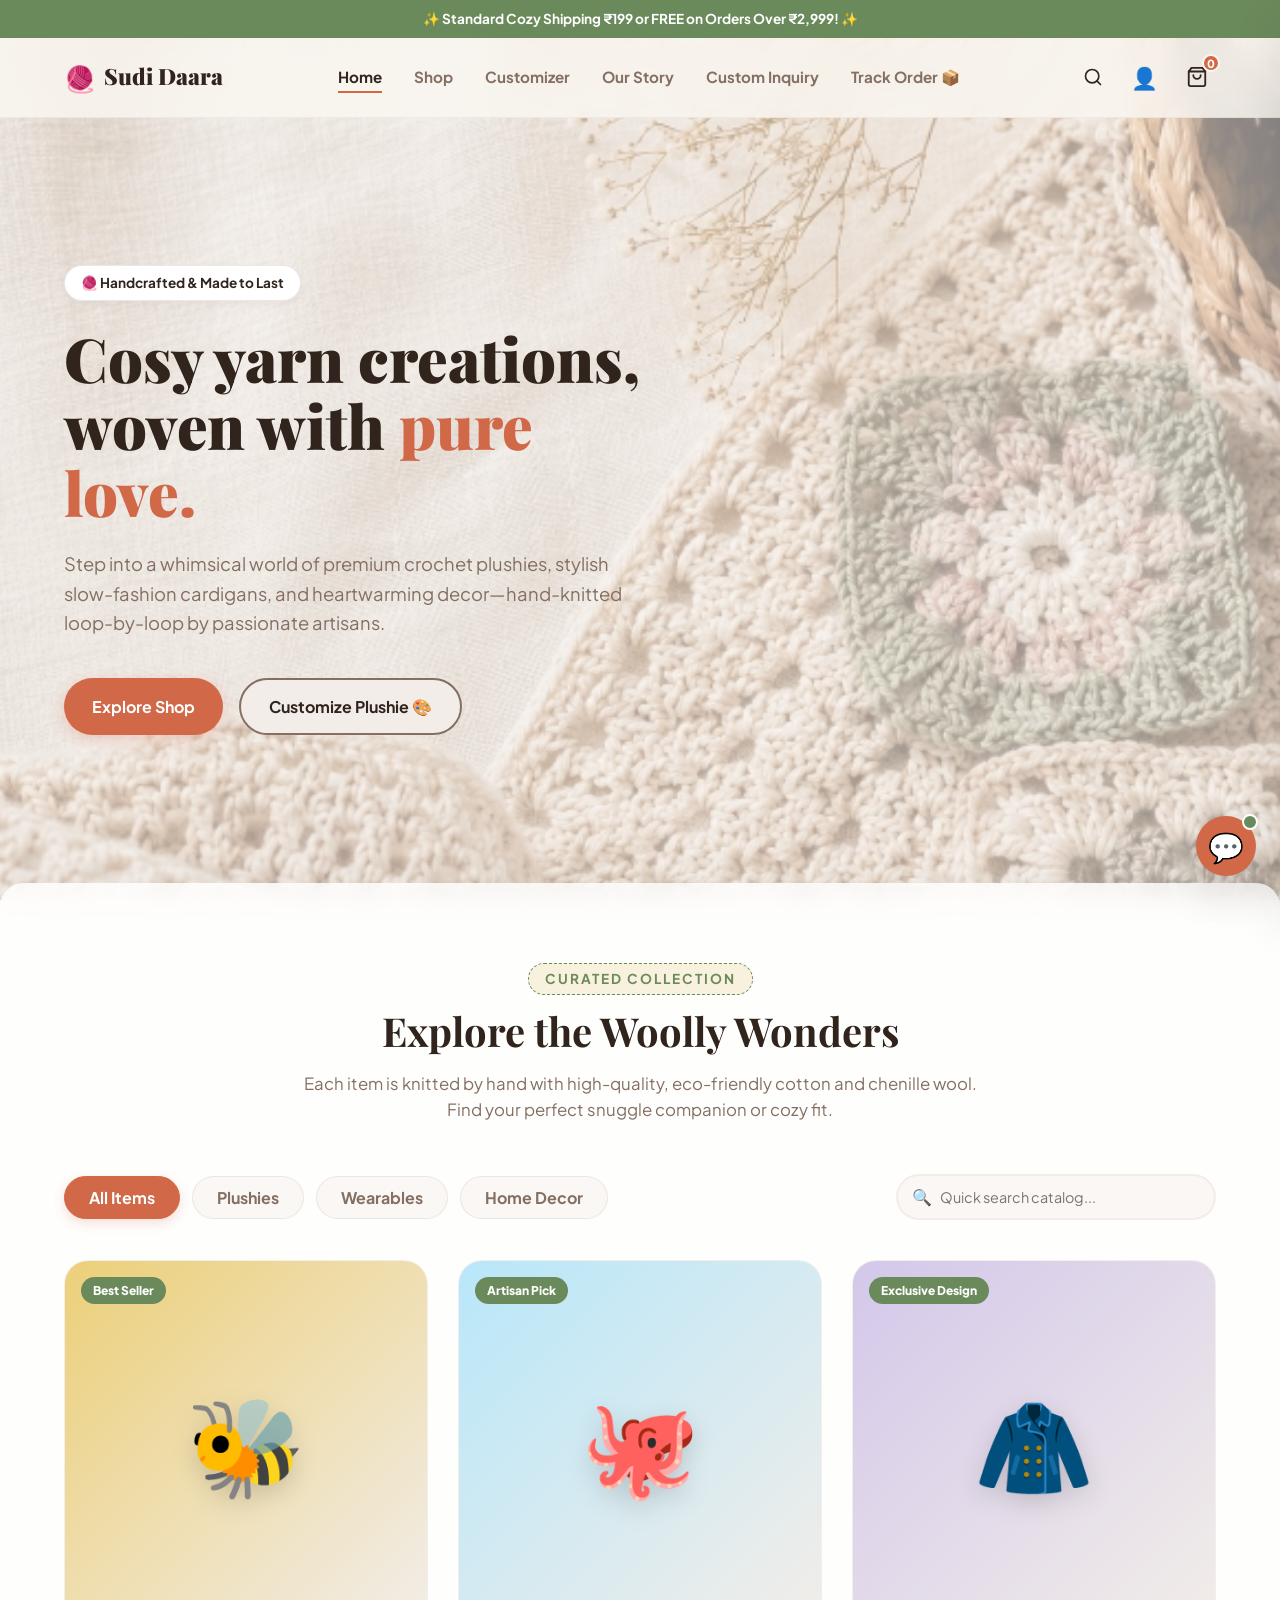
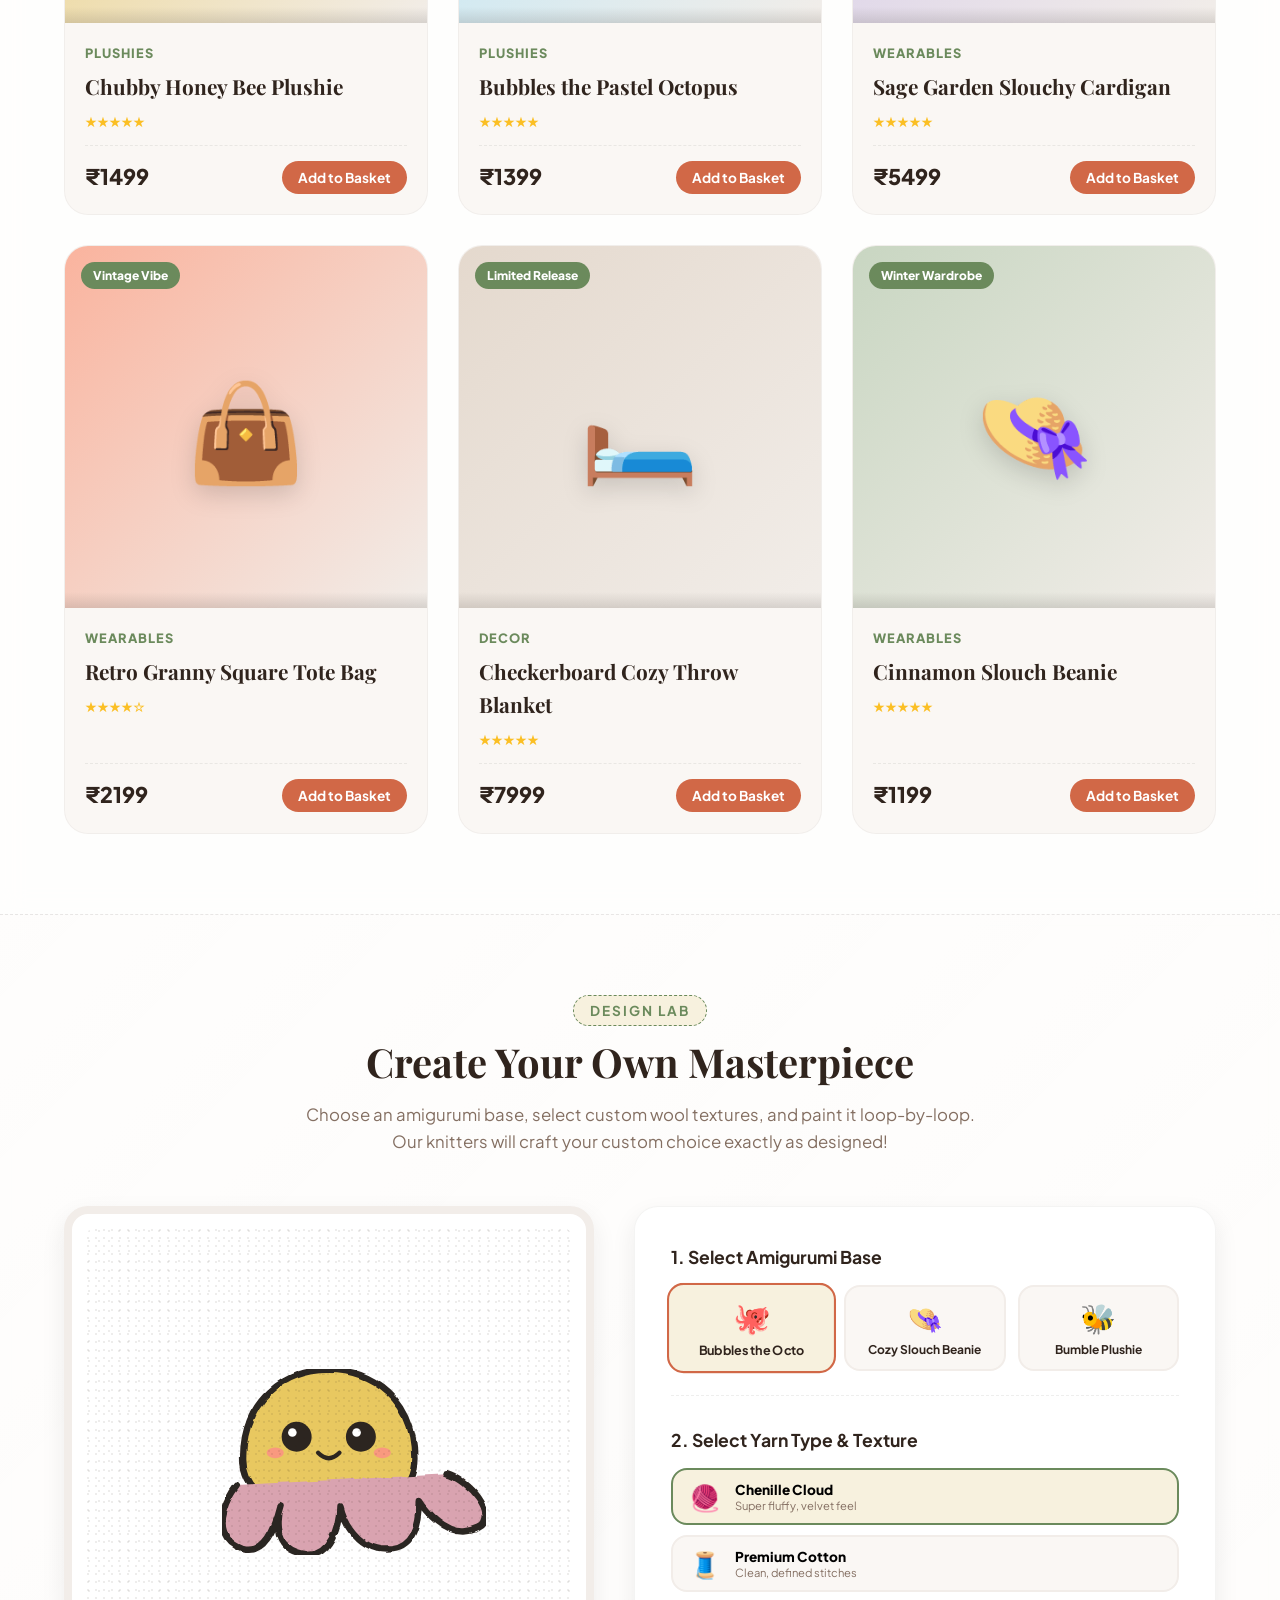
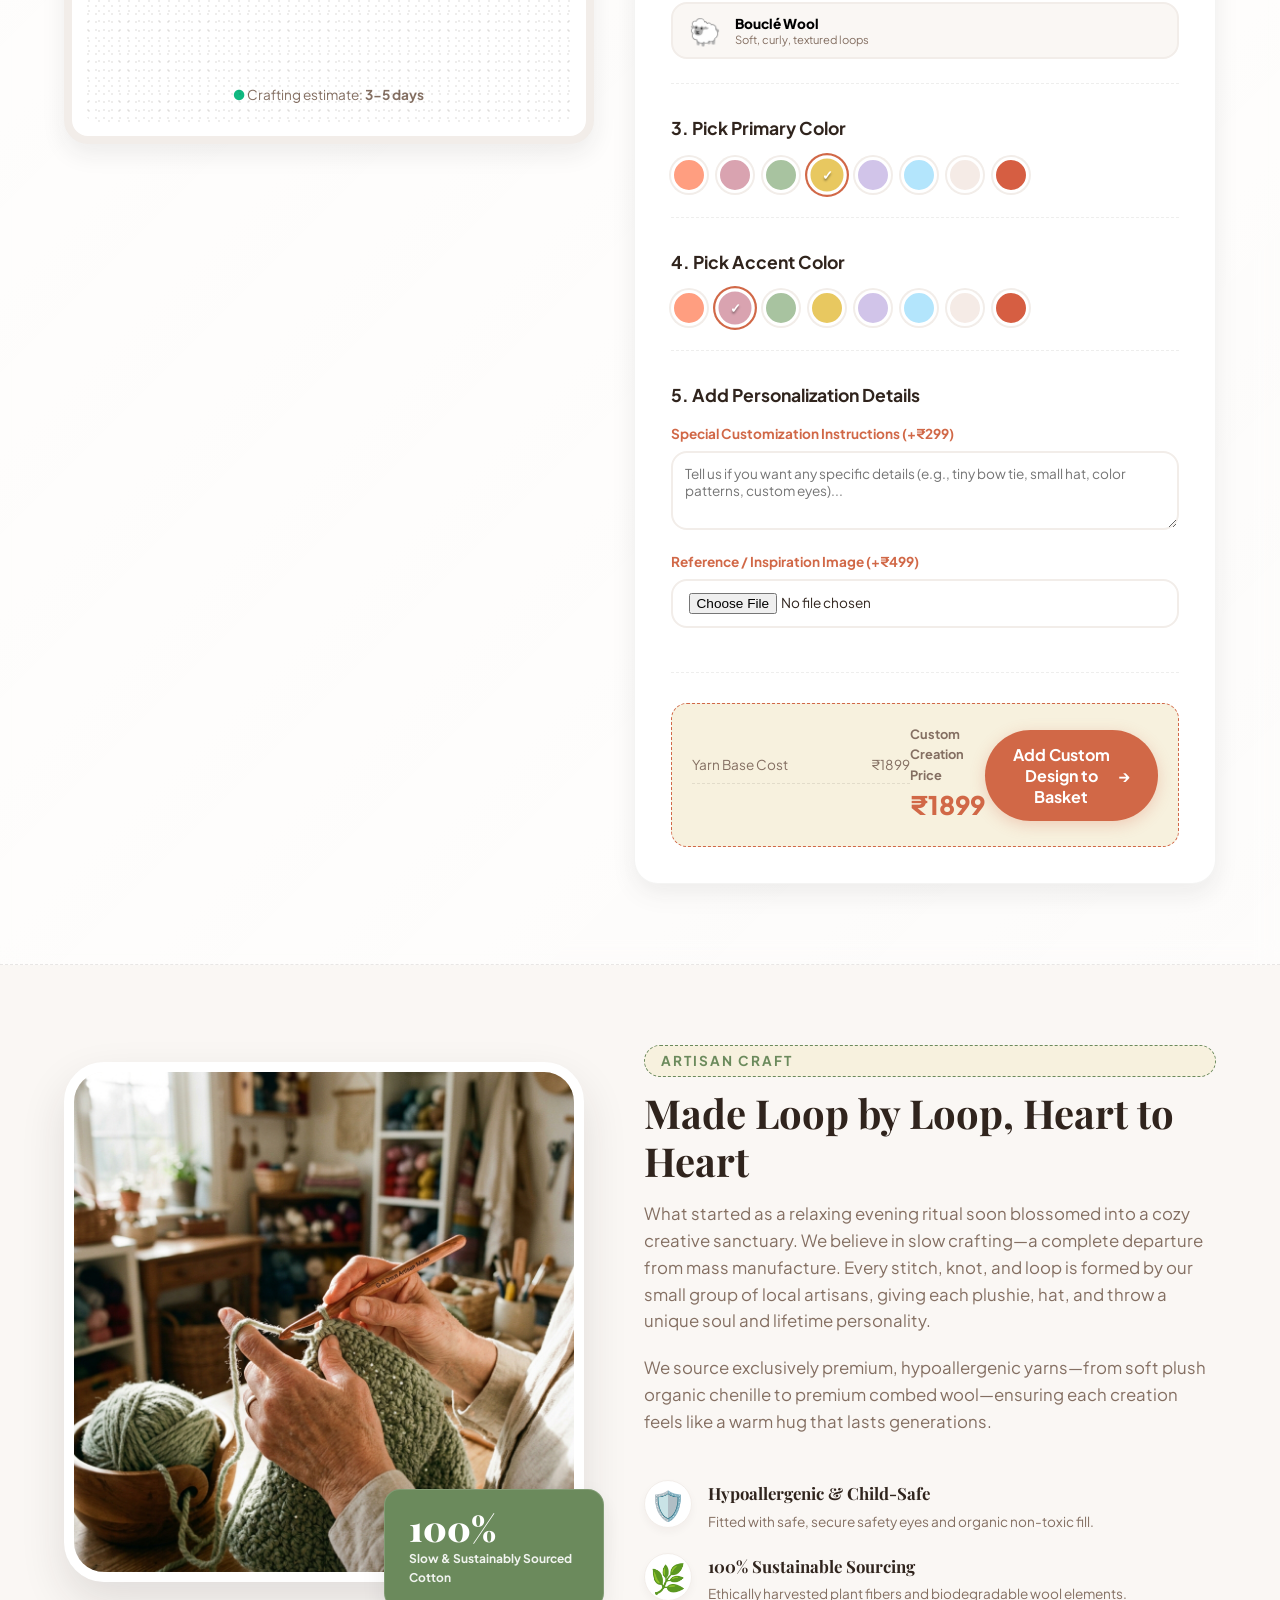
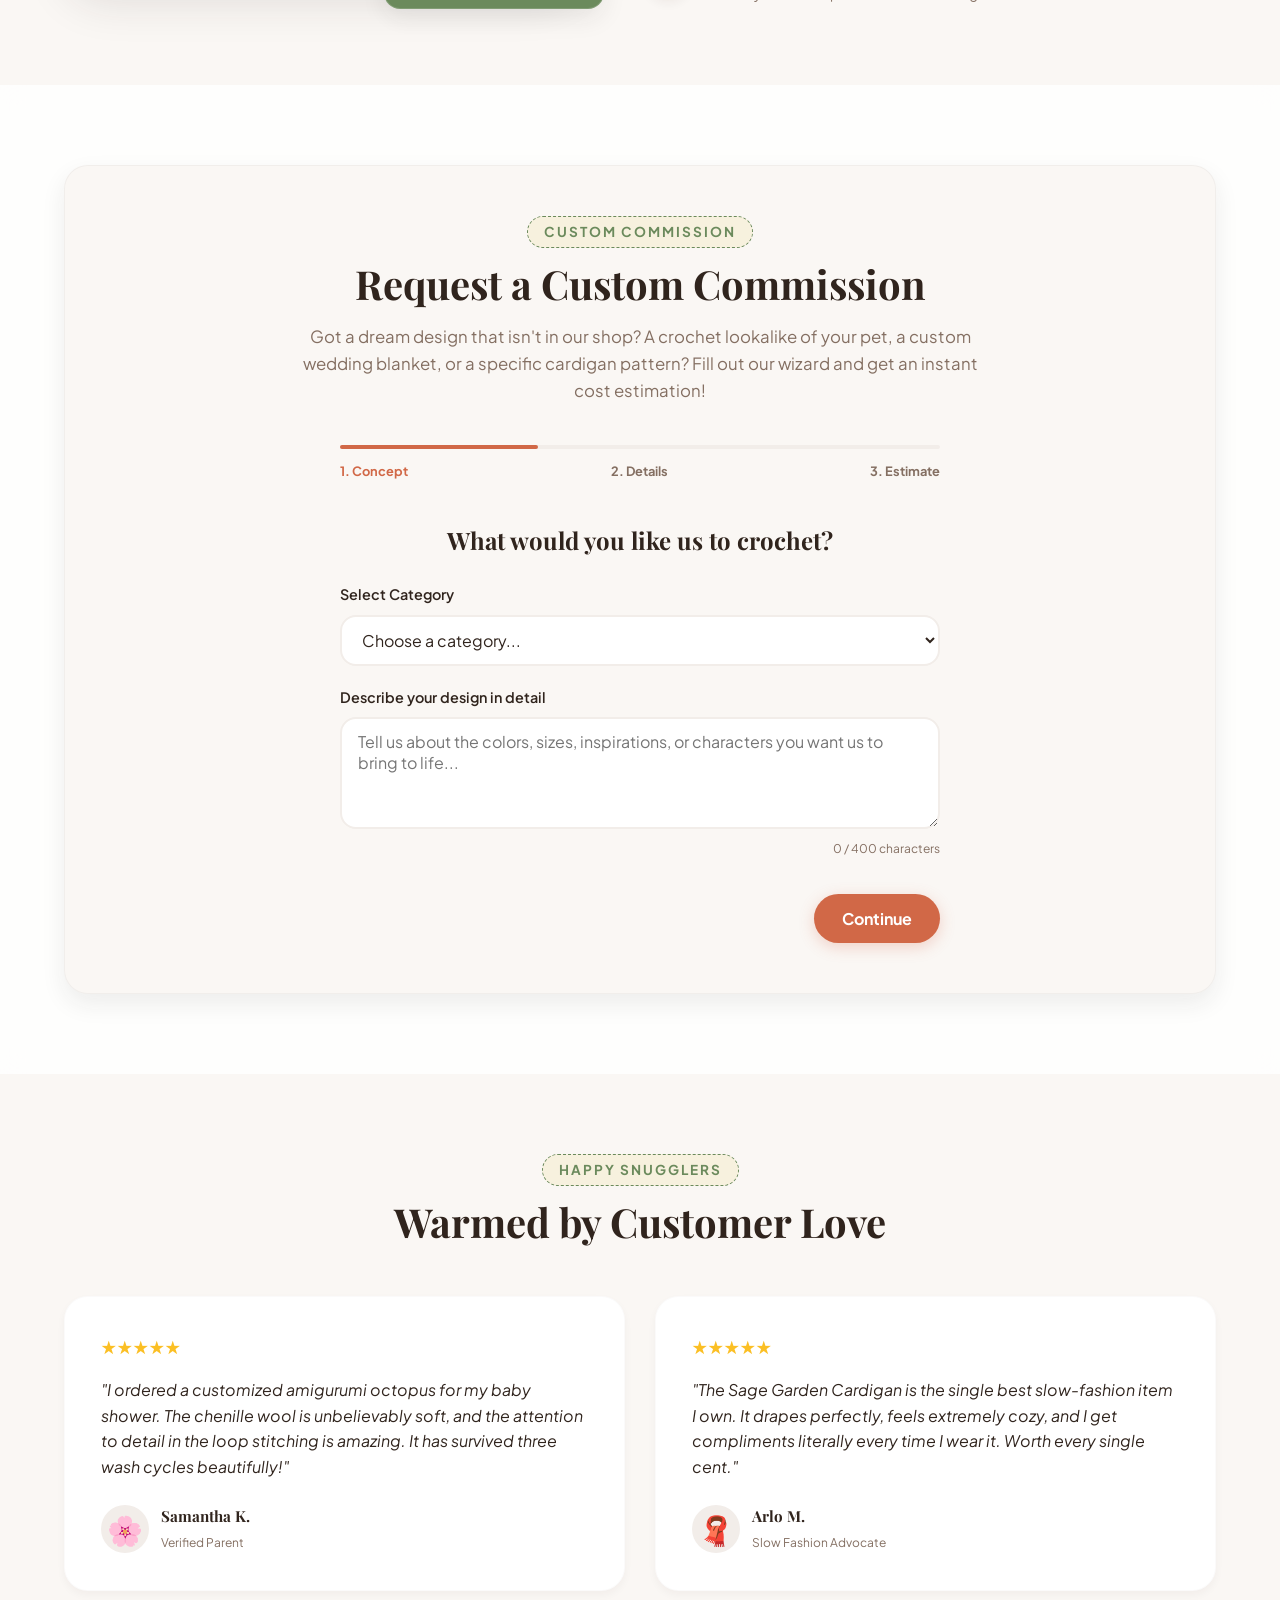
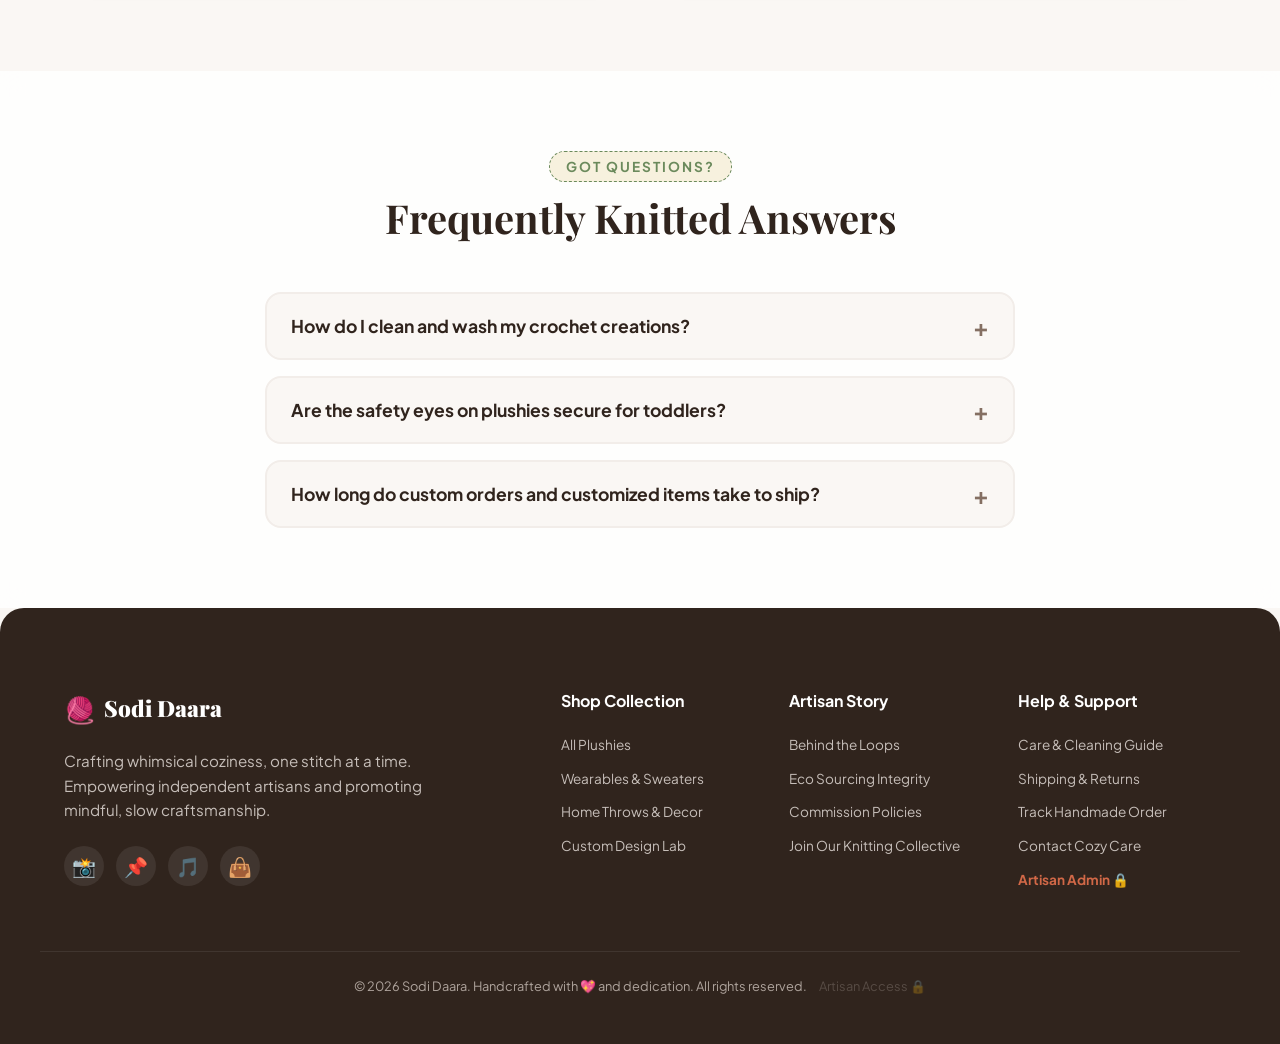
==== commit 23f689d8: "Update logo text from 'Sodi Daara' to 'Sudi Daara'" ====
--- a/index.html
+++ b/index.html
@@ -27,7 +27,7 @@
         <div class="header-container">
             <div class="logo">
                 <span class="logo-icon">🧶</span>
-                <span class="logo-text">Sodi Daara</span>
+                <span class="logo-text">Sudi Daara</span>
             </div>
             <nav class="nav-menu" id="nav-menu">
                 <a href="#hero" class="nav-link active">Home</a>
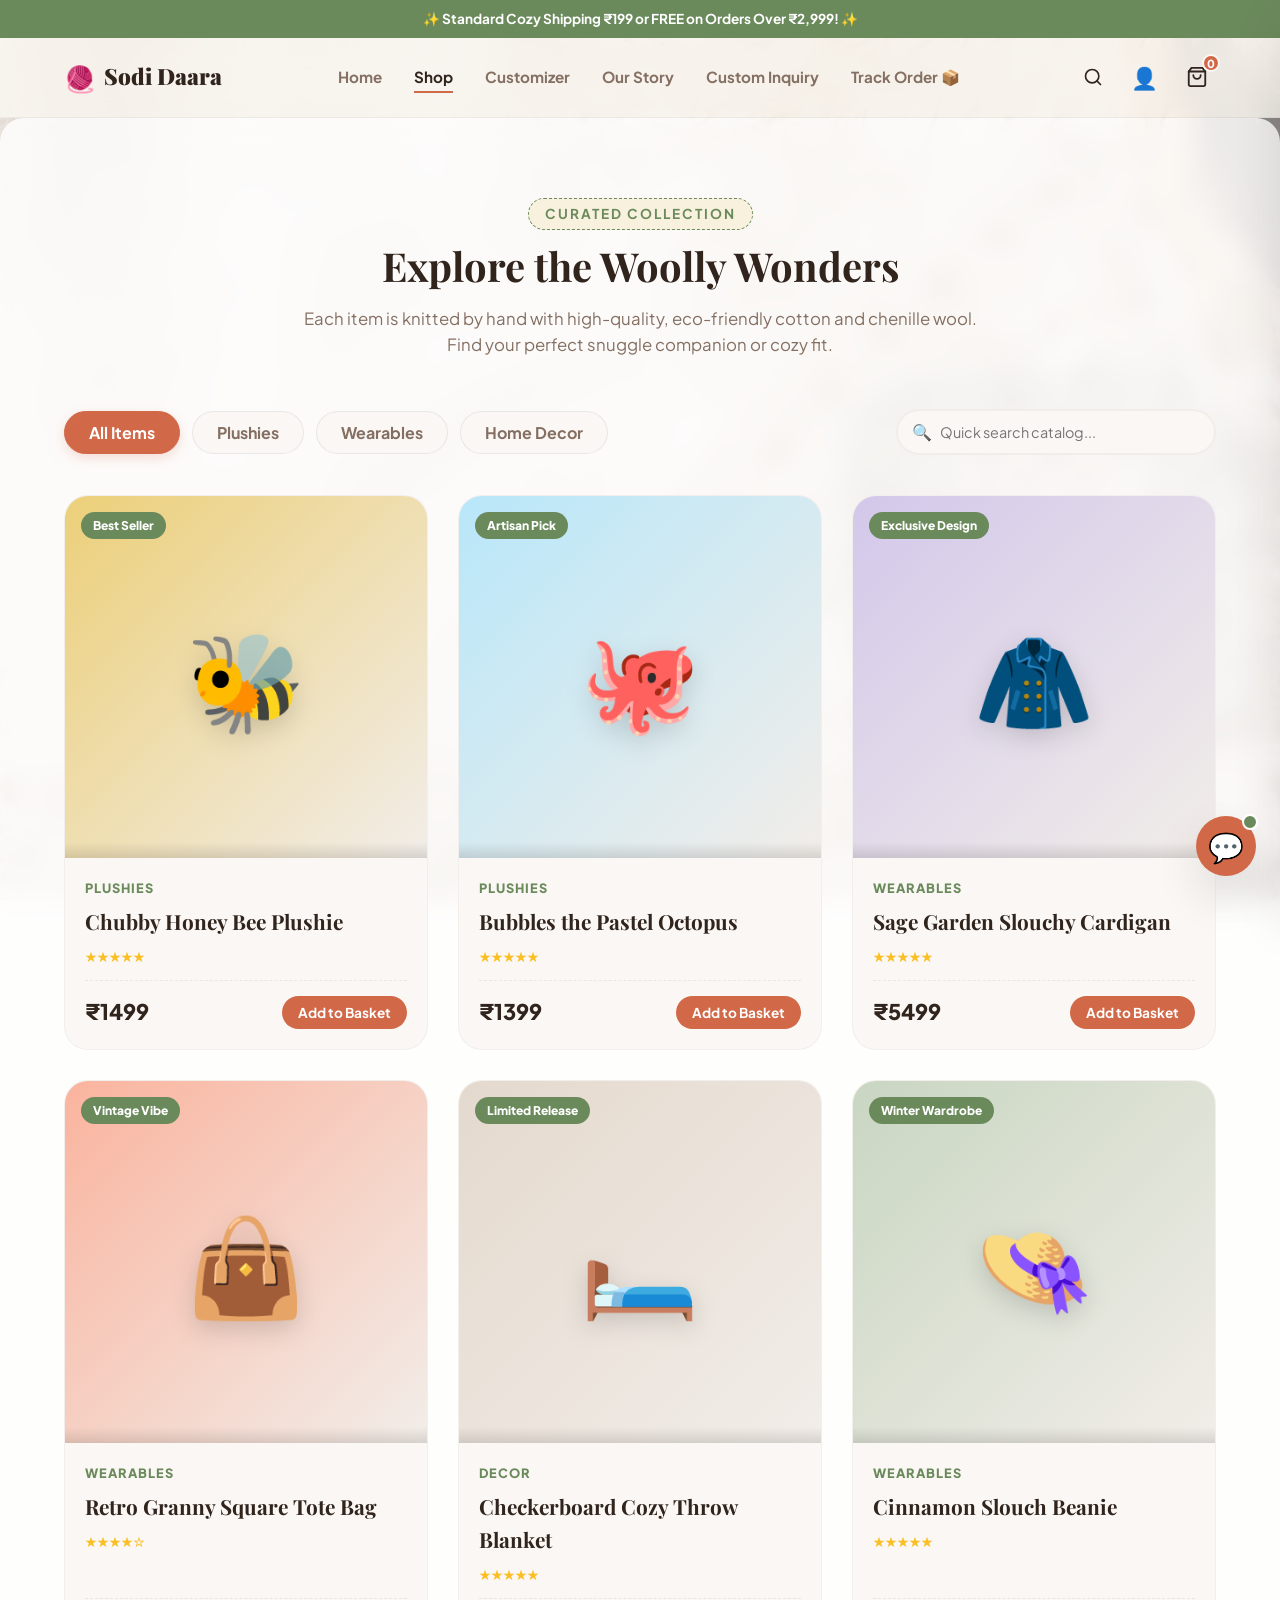
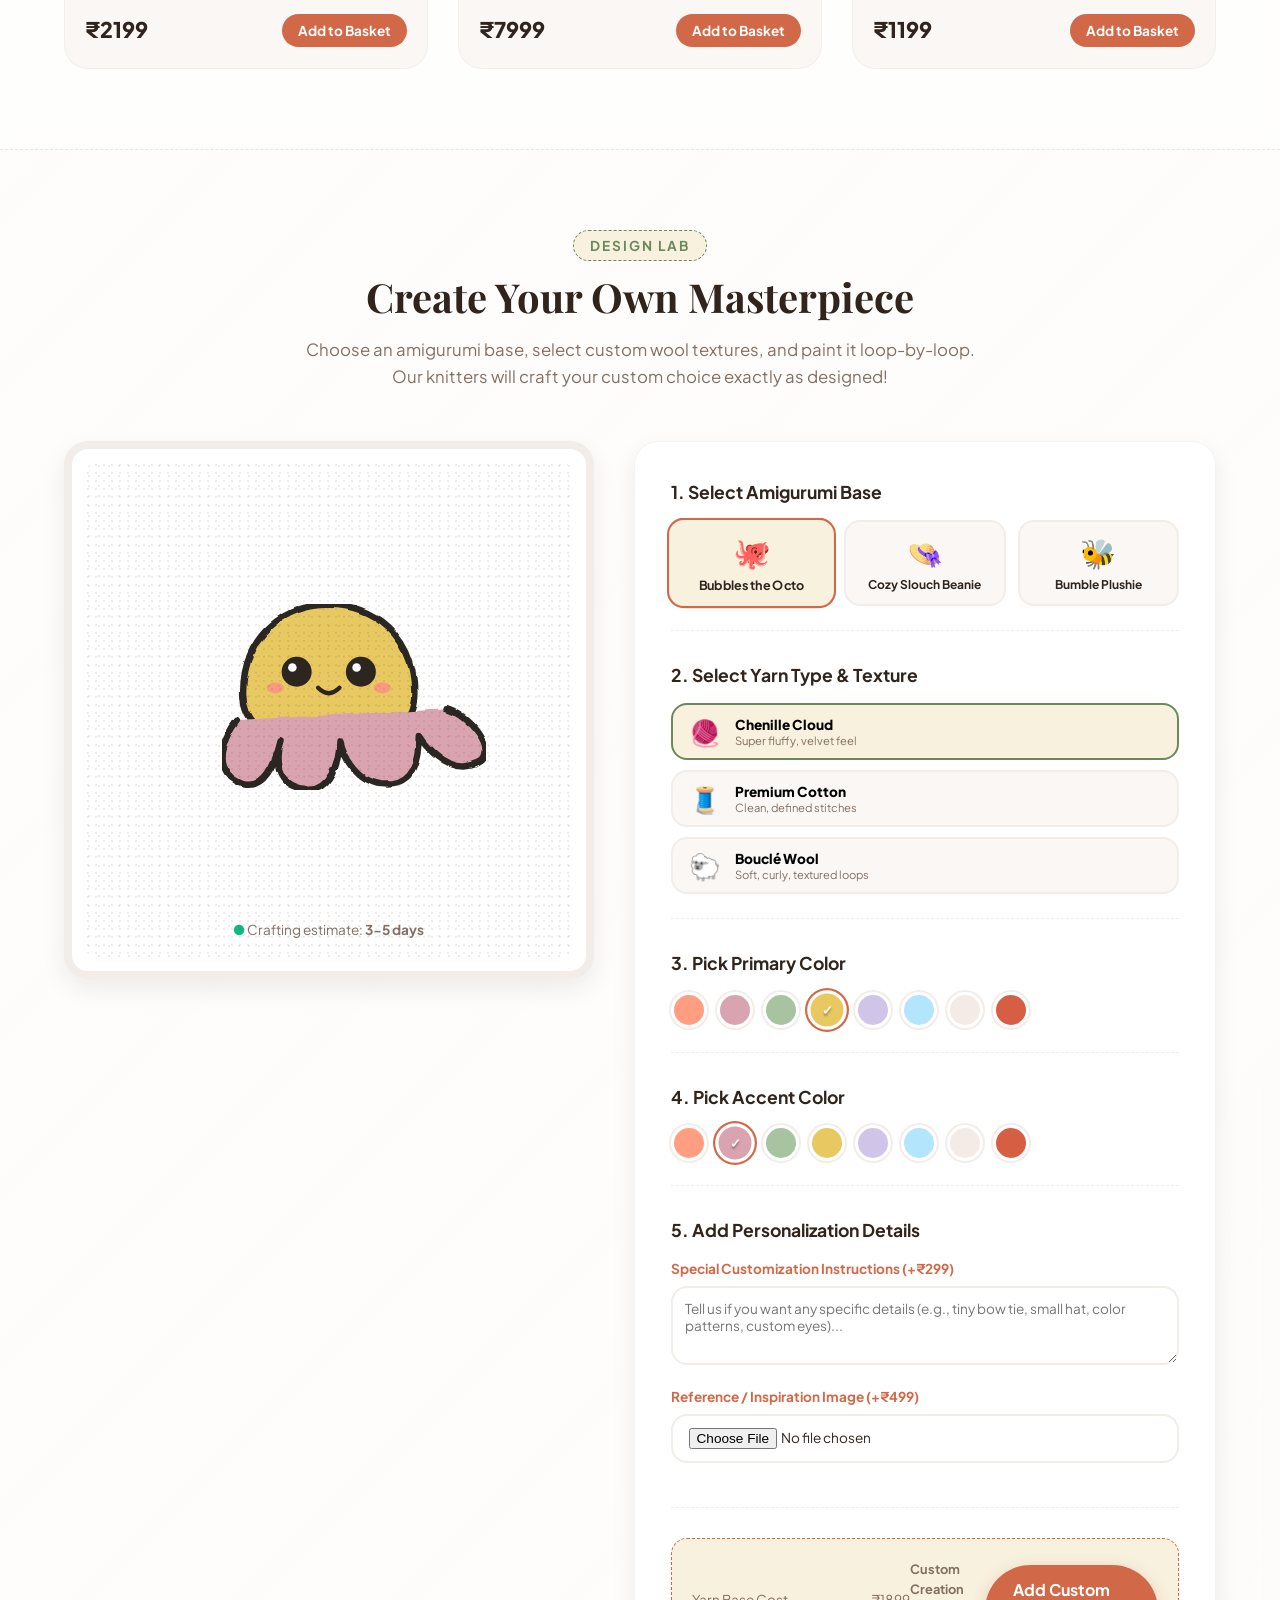
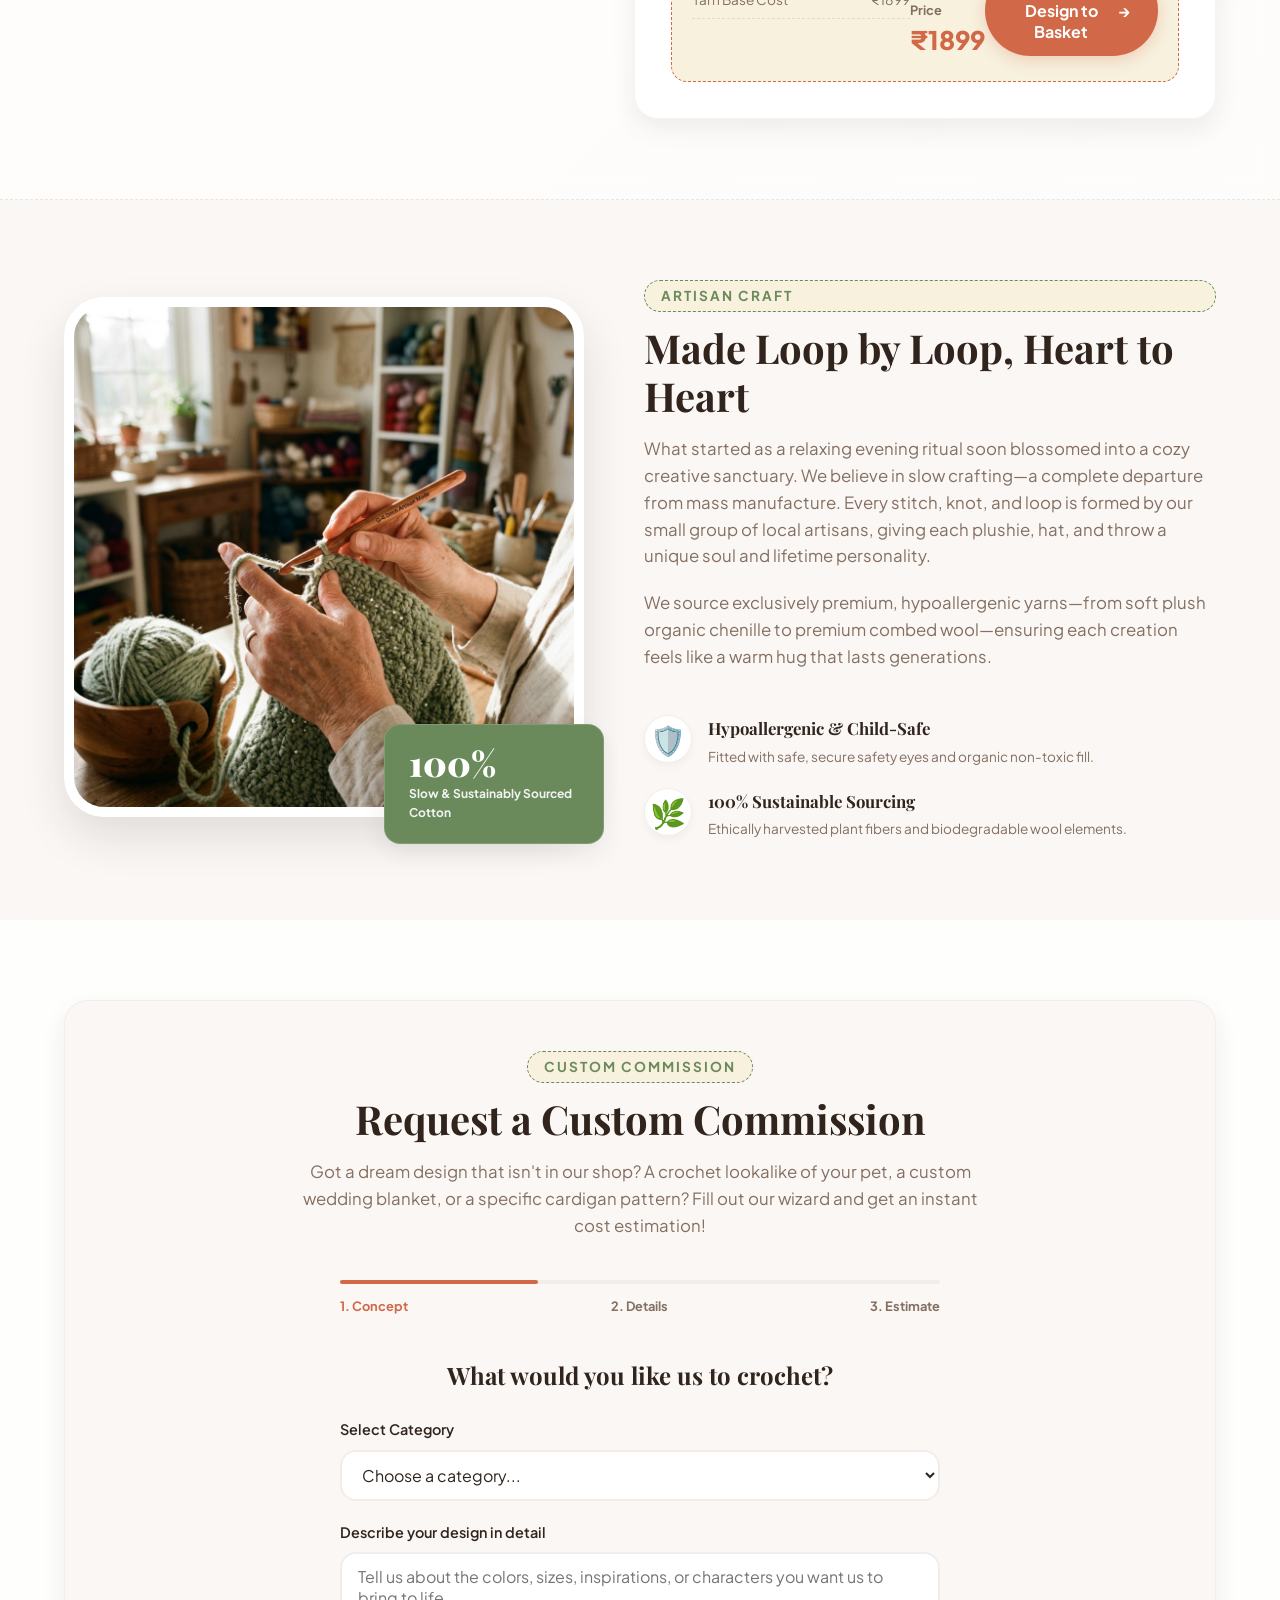
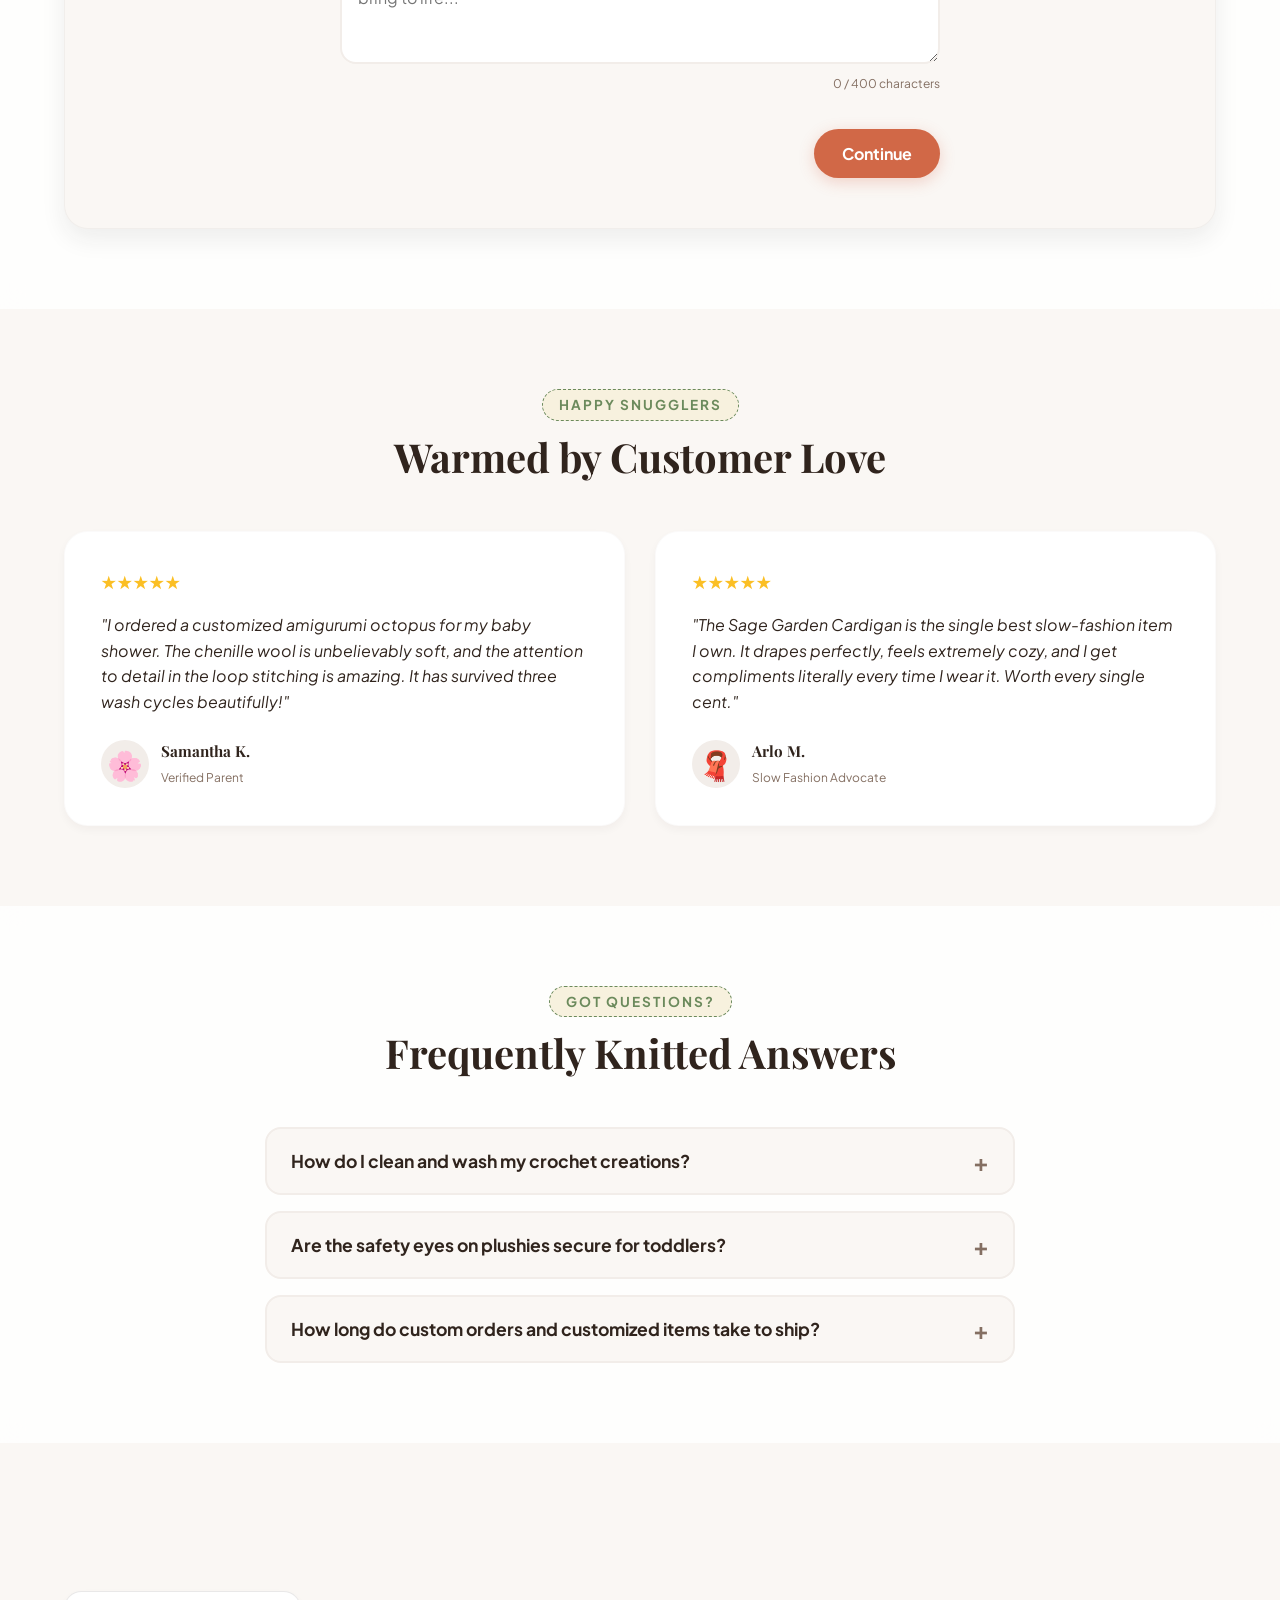
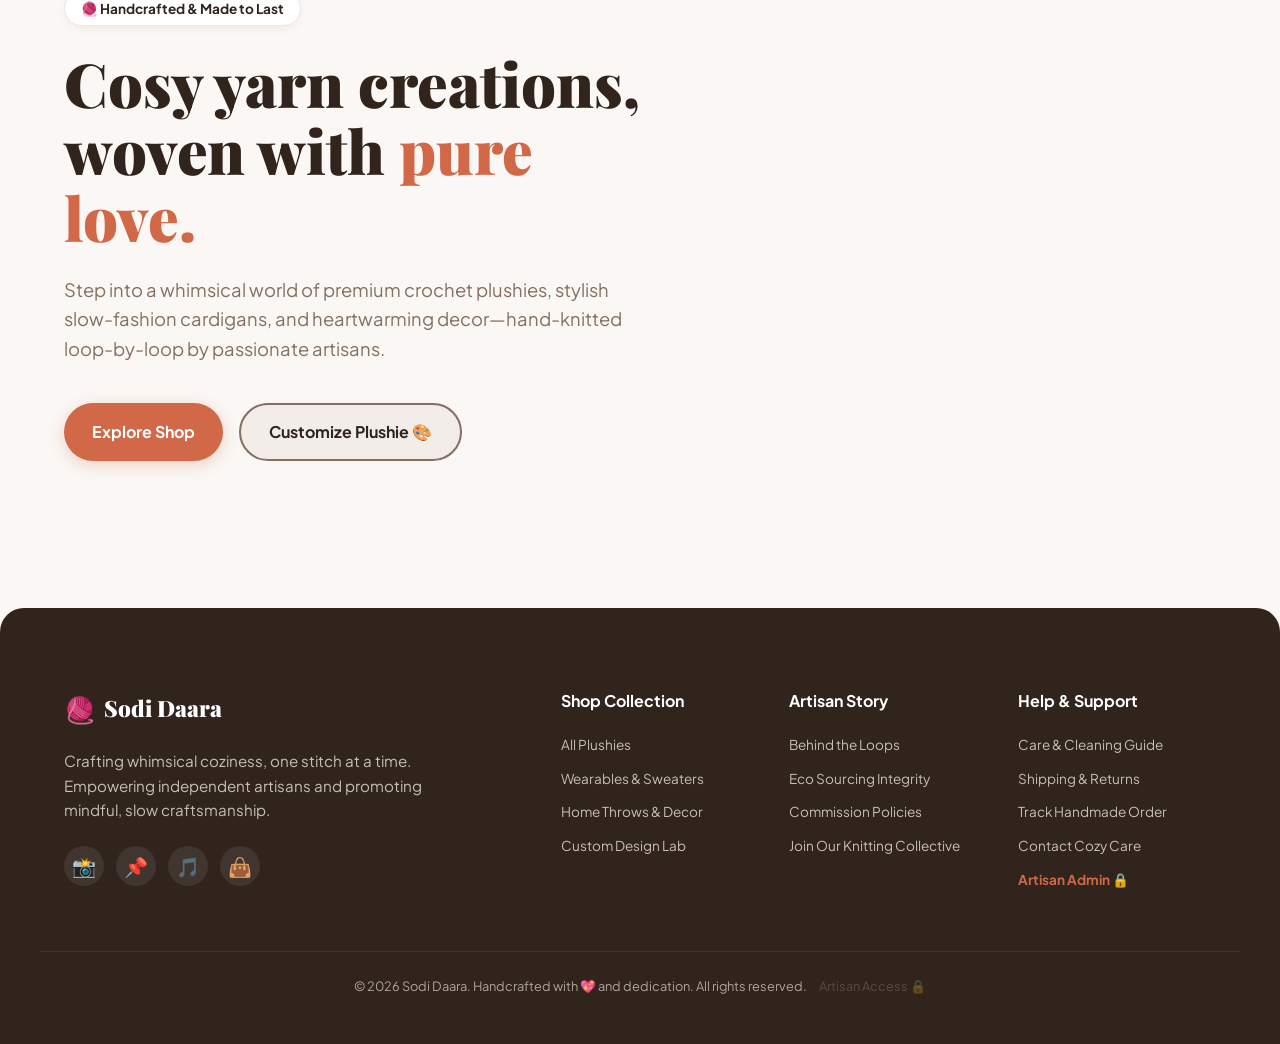
==== commit 0069920e: "Add files via upload" ====
--- a/index.html
+++ b/index.html
@@ -6,6 +6,8 @@
     <title>Sodi Daara | Premium Handcrafted Crochet Creations</title>
     <meta name="description" content="Discover exquisite, hand-knitted and crocheted plushies, wearables, and home decor. Customize your own amigurumi plushies, beanies, and bags online.">
     <link rel="icon" type="image/svg+xml" href="assets/favicon.svg">
+    <!-- Supabase JS Client SDK -->
+    <script src="https://cdn.jsdelivr.net/npm/@supabase/supabase-js@2"></script>
     <!-- Google Fonts -->
     <link rel="preconnect" href="https://fonts.googleapis.com">
     <link rel="preconnect" href="https://fonts.gstatic.com" crossorigin>
@@ -27,7 +29,7 @@
         <div class="header-container">
             <div class="logo">
                 <span class="logo-icon">🧶</span>
-                <span class="logo-text">Sudi Daara</span>
+                <span class="logo-text">Sodi Daara</span>
             </div>
             <nav class="nav-menu" id="nav-menu">
                 <a href="#hero" class="nav-link active">Home</a>
@@ -341,35 +343,6 @@
 
     <!-- Main Container -->
     <main>
-        <!-- Hero Section -->
-        <section class="hero-section" id="hero">
-            <div class="hero-bg-shapes">
-                <div class="shape shape-1"></div>
-                <div class="shape shape-2"></div>
-                <div class="shape shape-3"></div>
-            </div>
-            <div class="hero-container">
-                <div class="hero-content">
-                    <div class="hero-badge">🧶 Handcrafted & Made to Last</div>
-                    <h1 class="hero-title">Cosy yarn creations,<br>woven with <span class="accent-text">pure love.</span></h1>
-                    <p class="hero-subtitle">Step into a whimsical world of premium crochet plushies, stylish slow-fashion cardigans, and heartwarming decor—hand-knitted loop-by-loop by passionate artisans.</p>
-                    <div class="hero-buttons">
-                        <a href="#shop" class="btn primary-btn">Explore Shop</a>
-                        <a href="#customizer" class="btn secondary-btn">Customize Plushie 🎨</a>
-                    </div>
-                </div>
-                <div class="hero-visual">
-                    <div class="hero-image-wrapper">
-                        <!-- Floating crochet assets -->
-                        <div class="floating-item float-item-1">🐝</div>
-                        <div class="floating-item float-item-2">🐙</div>
-                        <div class="floating-item float-item-3">🧶</div>
-                        <img src="assets/hero_showcase.png" alt="Exquisite Sodi Daara Crochet Plushies" class="hero-showcase-img" id="hero-img">
-                    </div>
-                </div>
-            </div>
-        </section>
-
         <!-- Dynamic Product Catalog -->
         <section class="shop-section" id="shop">
             <div class="section-container">
@@ -713,7 +686,10 @@
                         <div class="inquiry-success-icon">💌</div>
                         <h3>Inquiry Sent Successfully!</h3>
                         <p>We have captured your dream crochet concept. Our team will review our current queue, yarn inventory, and get back to you at <strong id="inquiry-email-display">alex@gmail.com</strong> within 24 hours with a finalized quote and timeline!</p>
-                        <button class="btn primary-btn" id="restart-inquiry-btn">Start Another Request</button>
+                        <div style="display: flex; flex-direction: column; gap: 8px; margin-top: 16px;">
+                            <button class="btn" id="whatsapp-inquiry-btn" style="background-color: #25D366; color: white; border: none; display: inline-flex; align-items: center; gap: 8px; justify-content: center; font-weight: 700; width: 100%;">💬 Discuss on WhatsApp Business</button>
+                            <button class="btn primary-btn" id="restart-inquiry-btn" style="width: 100%;">Start Another Request</button>
+                        </div>
                     </div>
                 </div>
             </div>
@@ -792,6 +768,35 @@
                 </div>
             </div>
         </section>
+
+        <!-- Hero Section -->
+        <section class="hero-section" id="hero">
+            <div class="hero-bg-shapes">
+                <div class="shape shape-1"></div>
+                <div class="shape shape-2"></div>
+                <div class="shape shape-3"></div>
+            </div>
+            <div class="hero-container">
+                <div class="hero-content">
+                    <div class="hero-badge">🧶 Handcrafted & Made to Last</div>
+                    <h1 class="hero-title">Cosy yarn creations,<br>woven with <span class="accent-text">pure love.</span></h1>
+                    <p class="hero-subtitle">Step into a whimsical world of premium crochet plushies, stylish slow-fashion cardigans, and heartwarming decor—hand-knitted loop-by-loop by passionate artisans.</p>
+                    <div class="hero-buttons">
+                        <a href="#shop" class="btn primary-btn">Explore Shop</a>
+                        <a href="#customizer" class="btn secondary-btn">Customize Plushie 🎨</a>
+                    </div>
+                </div>
+                <div class="hero-visual">
+                    <div class="hero-image-wrapper">
+                        <!-- Floating crochet assets -->
+                        <div class="floating-item float-item-1">🐝</div>
+                        <div class="floating-item float-item-2">🐙</div>
+                        <div class="floating-item float-item-3">🧶</div>
+                        <img src="assets/hero_showcase.png" alt="Exquisite Sodi Daara Crochet Plushies" class="hero-showcase-img" id="hero-img">
+                    </div>
+                </div>
+            </div>
+        </section>
     </main>
 
     <!-- Footer -->
--- a/style.css
+++ b/style.css
@@ -2214,6 +2214,28 @@
     .filter-controls {
         flex-direction: column;
         align-items: stretch;
+        gap: 16px;
+    }
+    
+    .category-tabs {
+        flex-wrap: nowrap !important;
+        overflow-x: auto !important;
+        -webkit-overflow-scrolling: touch;
+        padding-bottom: 8px;
+        scrollbar-width: none; /* Hide scrollbar Firefox */
+        justify-content: flex-start;
+        width: 100%;
+        gap: 8px !important;
+    }
+    
+    .category-tabs::-webkit-scrollbar {
+        display: none; /* Hide scrollbar Safari/Chrome */
+    }
+    
+    .tab-btn {
+        flex: 0 0 auto;
+        padding: 8px 16px !important;
+        font-size: 0.85rem !important;
     }
     
     .catalog-search {
@@ -2243,6 +2265,76 @@
     
     .custom-order-card {
         padding: 30px 20px;
+    }
+}
+
+/* Premium Mobile Phones Optimization (max-width: 576px) */
+@media (max-width: 576px) {
+    .products-grid {
+        grid-template-columns: repeat(2, 1fr) !important;
+        gap: 12px !important;
+    }
+    
+    .product-card {
+        border-radius: var(--radius-md) !important;
+    }
+    
+    .product-info {
+        padding: 10px !important;
+    }
+    
+    .product-title {
+        font-size: 0.85rem !important;
+        line-height: 1.3 !important;
+        margin-bottom: 4px !important;
+    }
+    
+    .product-price {
+        font-size: 0.9rem !important;
+    }
+    
+    .product-badge {
+        top: 8px !important;
+        left: 8px !important;
+        font-size: 0.6rem !important;
+        padding: 2px 6px !important;
+    }
+    
+    .product-img-wrapper {
+        border-bottom: 1px solid rgba(44, 37, 32, 0.03);
+    }
+    
+    /* Optimize moved Hero Section at the bottom */
+    .hero-section {
+        padding: 40px 0 !important;
+        margin-top: 20px !important;
+    }
+    
+    .hero-container {
+        flex-direction: column-reverse !important;
+        gap: 24px !important;
+    }
+    
+    .hero-content {
+        text-align: center !important;
+    }
+    
+    .hero-badge {
+        margin: 0 auto 12px auto !important;
+    }
+    
+    .hero-buttons {
+        justify-content: center !important;
+    }
+    
+    .hero-title {
+        font-size: 2rem !important;
+        line-height: 1.25 !important;
+    }
+    
+    .hero-subtitle {
+        font-size: 0.85rem !important;
+        margin-bottom: 20px !important;
     }
 }
 
